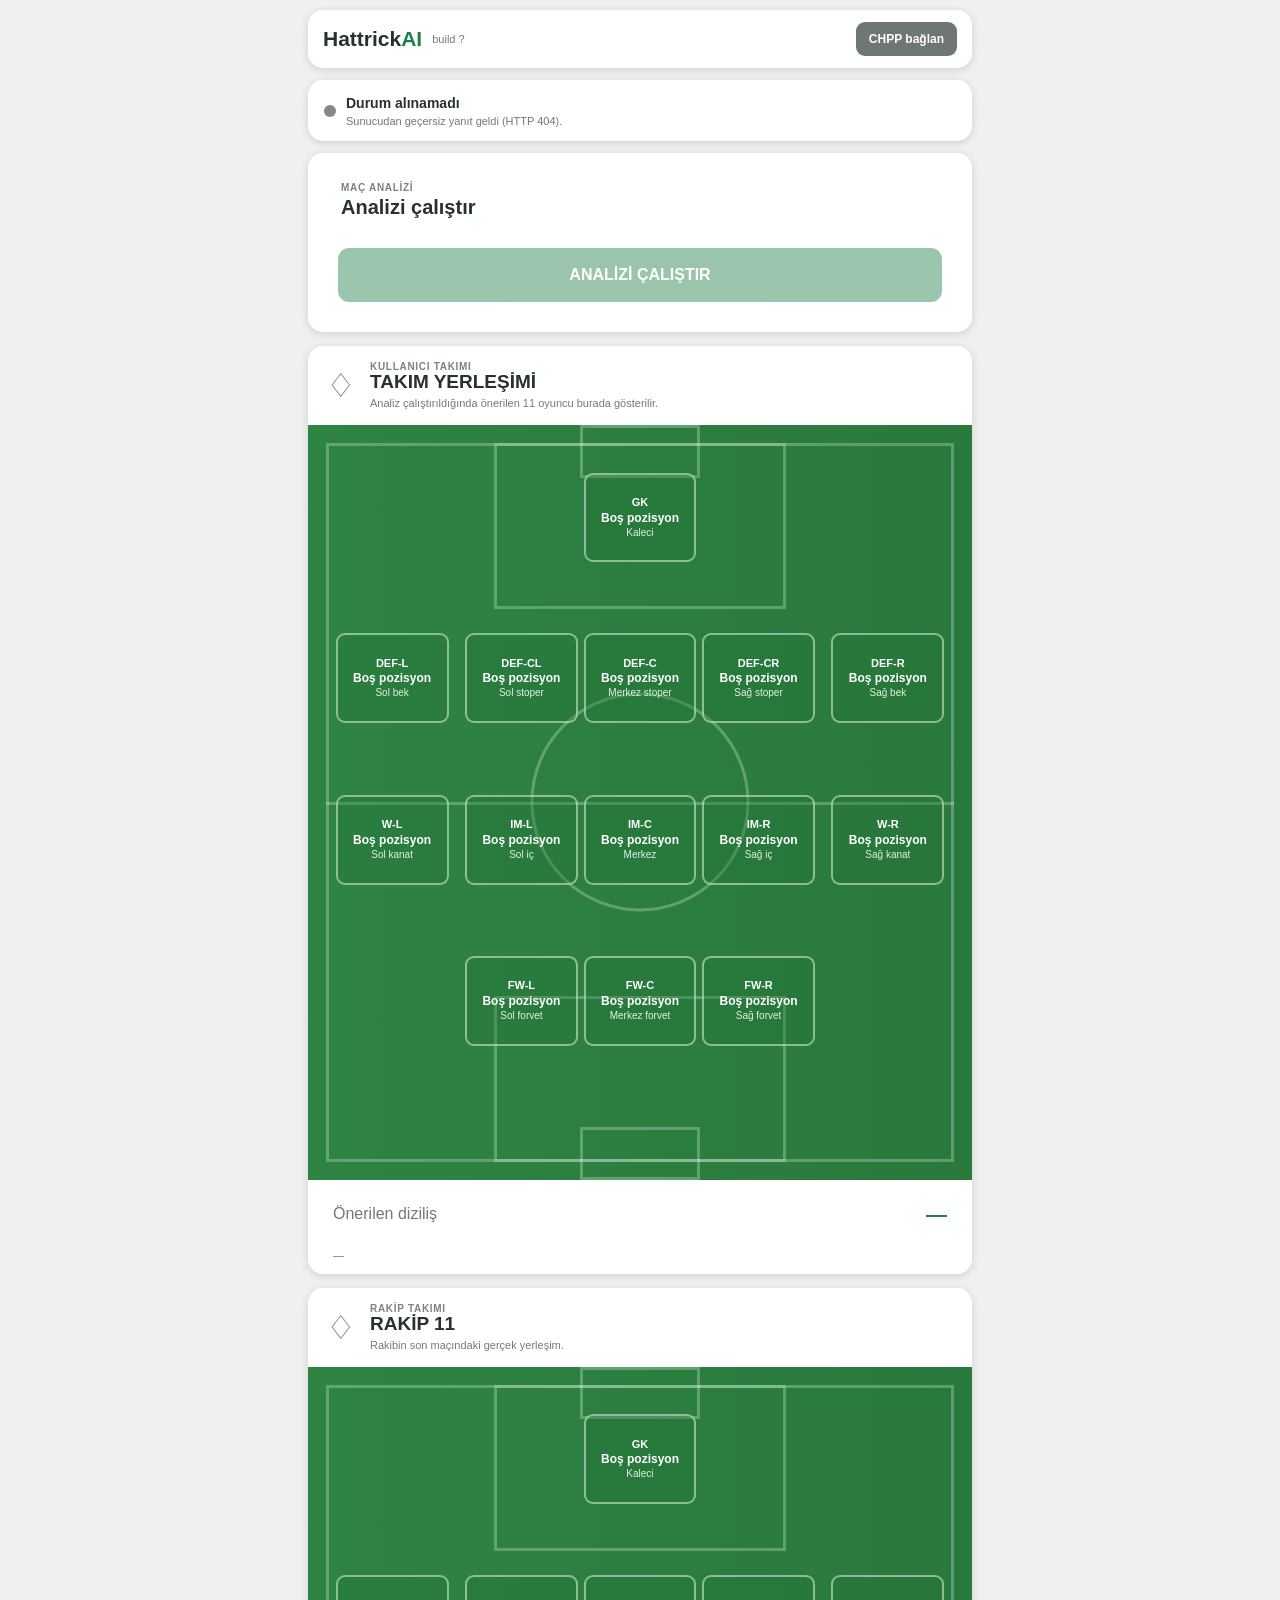
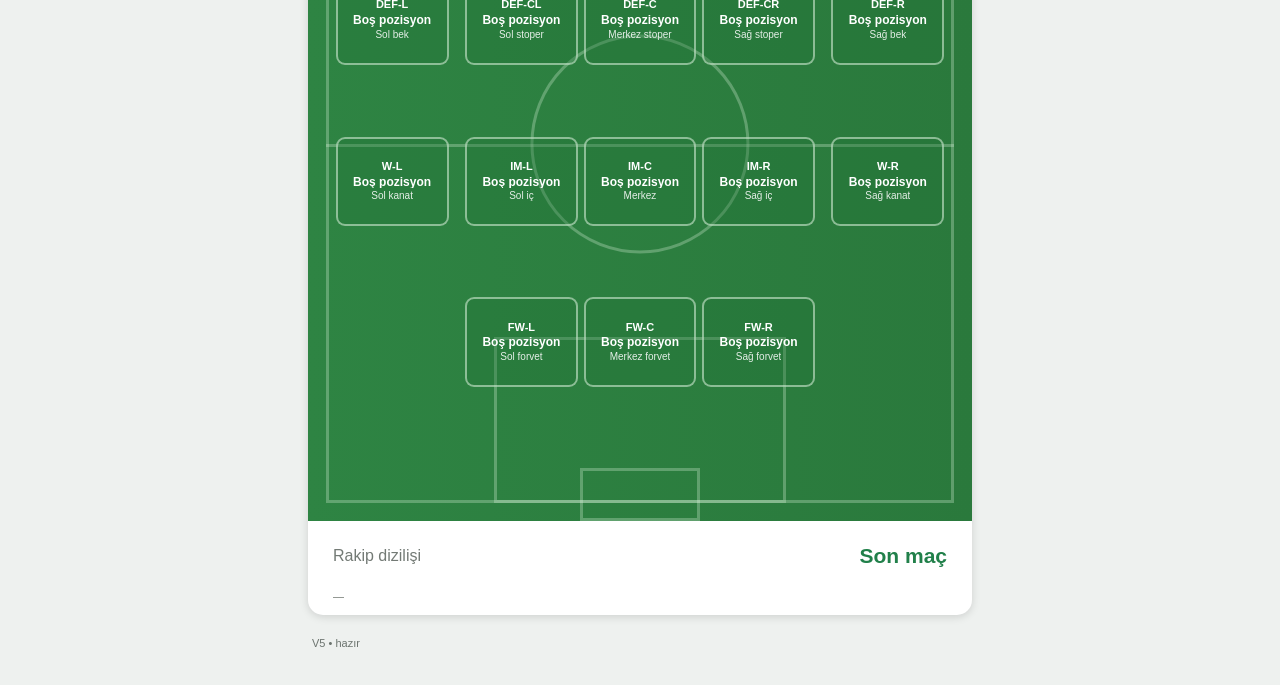
==== HattrickAI_V5/wwwroot/index.html @ 7cd28d53 "Create V5 UI from scratch" ====
<!doctype html>
<html lang="tr">
<head>
<meta charset="utf-8">
<meta name="viewport" content="width=device-width,initial-scale=1,viewport-fit=cover">
<meta name="theme-color" content="#0c1718">
<title>HattrickAI V5</title>
<style>
:root{--bg:#eef1ef;--card:#fff;--ink:#27322d;--muted:#7b817d;--green:#21804a;--green2:#2e7f40;--pitch:#2e8443;--pitch2:#2a793c;--line:#d8efd9;--blue:#bce9ff;--dark:#0b1517}
*{box-sizing:border-box}html,body{margin:0;padding:0;background:var(--bg);color:var(--ink);font-family:Arial,Helvetica,sans-serif}body{overflow-x:hidden}.page{max-width:700px;margin:auto;padding:10px 18px 28px}.topbar{background:var(--card);border-radius:15px;box-shadow:0 2px 9px #0002;padding:12px 15px;display:flex;align-items:center;gap:10px;margin-bottom:12px}.brand{font-size:21px;font-weight:800;white-space:nowrap}.brand span{color:var(--green)}.build{font-size:11px;color:#777;flex:1}.connect{border:0;background:var(--green);color:#fff;border-radius:9px;padding:10px 13px;font-size:12px;font-weight:800;cursor:pointer}.connect.off{background:#6f7772}.notice{background:#fff;border-radius:15px;box-shadow:0 2px 9px #0002;padding:14px 16px;margin-bottom:12px;display:flex;align-items:center;gap:10px}.dot{width:12px;height:12px;border-radius:50%;background:#888;flex:0 0 auto}.dot.on{background:#1ea65c}.notice b{font-size:14px}.notice span{display:block;color:#727873;font-size:11px;margin-top:3px}.panel{background:#fff;border-radius:15px;box-shadow:0 2px 9px #0002;overflow:hidden;margin-bottom:14px}.panel-head{padding:14px 18px;display:flex;align-items:center;justify-content:space-between}.eyebrow{font-size:10px;font-weight:900;letter-spacing:.07em;color:#7c837f}.panel-title{font-size:20px;font-weight:800;margin-top:3px}.analysis{padding:15px}.analyze{width:100%;height:54px;border:0;border-radius:11px;background:var(--green);color:#fff;font-size:16px;font-weight:900;cursor:pointer}.analyze:disabled{opacity:.45}.busy{background:#f3f5f3;color:#68716c;border:1px solid #dfe5e1;text-align:center;padding:12px;font-size:12px;border-radius:10px;margin-top:10px;display:none}.error{background:#fff2f0;border:1px solid #e2aaa2;color:#9a3b31;padding:10px;border-radius:10px;font-size:12px;white-space:pre-wrap;display:none;margin-bottom:12px}.lineup-card{background:#fff;border-radius:15px;box-shadow:0 2px 9px #0002;overflow:hidden;margin-bottom:14px}.lineup-head{min-height:79px;padding:13px 16px;display:flex;gap:12px;align-items:center}.shield{width:34px;font-size:33px;color:#748078;text-align:center}.lineup-title{font-size:19px;font-weight:800;line-height:1.05}.lineup-sub{font-size:11px;color:#777;margin-top:5px;line-height:1.15}.pitch{position:relative;width:100%;aspect-ratio:.88/1;background:linear-gradient(90deg,var(--pitch),var(--pitch2));overflow:hidden}.pitch:before{content:"";position:absolute;inset:18px;border:3px solid #d9f1da4d}.midline{position:absolute;left:18px;right:18px;top:50%;border-top:3px solid #d9f1da4d}.circle{position:absolute;width:33%;aspect-ratio:1;border:3px solid #d9f1da4d;border-radius:50%;left:50%;top:50%;transform:translate(-50%,-50%)}.box{position:absolute;width:44%;height:22%;left:28%;border:3px solid #d9f1da4d}.box.top{top:18px}.box.bot{bottom:18px}.goal{position:absolute;width:18%;height:7%;left:41%;border:3px solid #d9f1da4d}.goal.top{top:0}.goal.bot{bottom:0}.slots{position:absolute;left:15px;right:15px;top:15px;bottom:15px;z-index:2}.slot{position:absolute;width:17.8%;height:12.4%;border:2px solid #d9f1da91;border-radius:9px;background:#23733855;color:#fff;display:flex;flex-direction:column;align-items:center;justify-content:center;text-align:center;padding:4px;overflow:hidden}.slot.filled{background:#78bde038;border-color:var(--blue);box-shadow:0 2px 5px #0002}.slot-code{font-size:clamp(8px,2.1vw,11px);font-weight:900;line-height:1.05}.slot-name{font-size:clamp(8px,2.35vw,12px);font-weight:800;line-height:1.08;margin-top:3px;max-width:100%;overflow:hidden;text-overflow:ellipsis;white-space:nowrap}.slot-desc{font-size:clamp(7px,1.9vw,10px);line-height:1.05;opacity:.88;margin-top:3px;max-width:100%;overflow:hidden;text-overflow:ellipsis;white-space:nowrap}.slot-rating{font-size:clamp(7px,1.8vw,9px);line-height:1.05;font-weight:700;margin-top:3px;white-space:nowrap}.empty .slot-name,.empty .slot-rating{display:none}.gk{left:41.1%;top:4.5%}.dl{left:2%;top:26.7%}.dcl{left:22.4%;top:26.7%}.dc{left:41.1%;top:26.7%}.dcr{left:59.8%;top:26.7%}.dr{left:80.2%;top:26.7%}.wl{left:2%;top:49%}.iml{left:22.4%;top:49%}.imc{left:41.1%;top:49%}.imr{left:59.8%;top:49%}.wr{left:80.2%;top:49%}.fwl{left:22.4%;top:71.2%}.fwc{left:41.1%;top:71.2%}.fwr{left:59.8%;top:71.2%}.lineup-foot{height:69px;padding:10px 25px;display:flex;align-items:center;justify-content:space-between}.lineup-foot span{font-size:16px;color:#737a75}.lineup-foot b{font-size:21px;color:var(--green)}.meta{padding:0 25px 13px;color:#717872;font-size:11px}.statusbar{padding:8px 4px;color:#6c746f;font-size:11px}@media(max-width:420px){.page{padding:8px 12px 22px}.topbar{padding:11px 12px}.connect{padding:9px 10px}.panel-title{font-size:19px}.pitch:before{inset:14px}.midline{left:14px;right:14px}.box.top{top:14px}.box.bot{bottom:14px}.slots{left:13px;right:13px;top:13px;bottom:13px}.slot{border-width:1.5px;padding:3px}.lineup-title{font-size:18px}}
</style>
</head>
<body>
<main class="page">
<section class="topbar"><div class="brand">Hattrick<span>AI</span></div><div class="build" id="build">build …</div><button class="connect off" id="connect">CHPP bağlan</button></section>
<section class="notice"><i class="dot" id="statusDot"></i><div><b id="statusTitle">CHPP bağlantısı kontrol ediliyor</b><span id="statusText">Analiz için Hattrick hesabını bağla.</span></div></section>
<div class="error" id="error"></div>
<section class="panel analysis"><div class="panel-head"><div><div class="eyebrow">MAÇ ANALİZİ</div><div class="panel-title">Analizi çalıştır</div></div></div><div class="analysis"><button class="analyze" id="analyze" disabled>ANALİZİ ÇALIŞTIR</button><div class="busy" id="busy">CHPP verileri okunuyor ve diziliş hesaplanıyor…</div></div></section>

<article class="lineup-card"><header class="lineup-head"><div class="shield">♢</div><div><div class="eyebrow">KULLANICI TAKIMI</div><div class="lineup-title" id="ownTitle">TAKIM YERLEŞİMİ</div><div class="lineup-sub">Analiz çalıştırıldığında önerilen 11 oyuncu burada gösterilir.</div></div></header><div class="pitch" id="ownPitch"></div><div class="lineup-foot"><span>Önerilen diziliş</span><b id="ownFormation">—</b></div><div class="meta" id="ownMeta">—</div></article>

<article class="lineup-card"><header class="lineup-head"><div class="shield">♢</div><div><div class="eyebrow">RAKİP TAKIMI</div><div class="lineup-title" id="oppTitle">RAKİP 11</div><div class="lineup-sub">Rakibin son maçındaki gerçek yerleşim.</div></div></header><div class="pitch" id="oppPitch"></div><div class="lineup-foot"><span>Rakip dizilişi</span><b id="oppFormation">Son maç</b></div><div class="meta" id="oppMeta">—</div></article>
<div class="statusbar" id="runtime">V5 • hazır</div>
</main>
<script>
const SLOT_DEFS=[
 ['GK','GK','Kaleci','gk'],['DEF-L','DEF-L','Sol bek','dl'],['DEF-CL','DEF-CL','Sol stoper','dcl'],['DEF-C','DEF-C','Merkez stoper','dc'],['DEF-CR','DEF-CR','Sağ stoper','dcr'],['DEF-R','DEF-R','Sağ bek','dr'],
 ['W-L','W-L','Sol kanat','wl'],['IM-L','IM-L','Sol iç','iml'],['IM-C','IM-C','Merkez','imc'],['IM-R','IM-R','Sağ iç','imr'],['W-R','W-R','Sağ kanat','wr'],
 ['FW-L','FW-L','Sol forvet','fwl'],['FW-C','FW-C','Merkez forvet','fwc'],['FW-R','FW-R','Sağ forvet','fwr']
];
const byCode=Object.fromEntries(SLOT_DEFS.map(x=>[x[0],x]));
const esc=s=>String(s??'').replace(/[&<>\"']/g,m=>({'&':'&amp;','<':'&lt;','>':'&gt;','\"':'&quot;',"'":'&#039;'}[m]));
function makePitch(target, lineup){const p=document.getElementById(target);p.innerHTML='<div class="midline"></div><div class="circle"></div><div class="box top"></div><div class="box bot"></div><div class="goal top"></div><div class="goal bot"></div><div class="slots"></div>';const layer=p.querySelector('.slots');const players=new Map((lineup?.slots||[]).map(s=>[s.code,s]));for(const [code, ,desc, cls] of SLOT_DEFS){const s=document.createElement('div');s.className='slot '+cls;const x=players.get(code);if(x?.playerName){s.classList.add('filled');s.innerHTML='<span class="slot-code">'+esc(code)+'</span><span class="slot-name">'+esc(x.playerName)+'</span><span class="slot-desc">'+esc(desc)+'</span><span class="slot-rating">Rating katkısı: '+Number(x.rating||0).toFixed(2)+'</span>'}else{s.innerHTML='<span class="slot-code">'+esc(code)+'</span><span class="slot-name">Boş pozisyon</span><span class="slot-desc">'+esc(desc)+'</span>'}layer.appendChild(s)}}
function emptyLineup(){return {slots:[]}}
async function json(url,opts){const r=await fetch(url,{cache:'no-store',...opts});const text=await r.text();let data={};try{data=text?JSON.parse(text):{}}catch{throw new Error('Sunucudan geçersiz yanıt geldi (HTTP '+r.status+').')}if(!r.ok)throw new Error(data.detail||data.title||data.message||('HTTP '+r.status));return data}
async function refreshStatus(){try{const b=await json('/api/v5/build');document.getElementById('build').textContent='build '+String(b.build||'dev').slice(0,7)}catch{document.getElementById('build').textContent='build ?'}try{const s=await json('/api/v5/status');const btn=document.getElementById('connect'),a=document.getElementById('analyze');if(s.connected){document.getElementById('statusDot').classList.add('on');document.getElementById('statusTitle').textContent='CHPP bağlı';document.getElementById('statusText').textContent='Hesap verileri hazır. Analizi çalıştırabilirsin.';btn.textContent='CHPP bağlı';btn.classList.remove('off');a.disabled=false}else{document.getElementById('statusDot').classList.remove('on');document.getElementById('statusTitle').textContent='CHPP bağlı değil';document.getElementById('statusText').textContent=s.configured?'Hesabı bağla, sonra analizi çalıştır.':'Render Environment Variables içinde CHPP anahtarlarını tanımla.';btn.textContent='CHPP bağlan';btn.classList.add('off');a.disabled=true}}catch(e){document.getElementById('statusTitle').textContent='Durum alınamadı';document.getElementById('statusText').textContent=e.message}}
document.getElementById('connect').onclick=()=>{window.location.href='/auth/chpp/start'};
document.getElementById('analyze').onclick=async()=>{const error=document.getElementById('error'),busy=document.getElementById('busy'),button=document.getElementById('analyze');error.style.display='none';busy.style.display='block';button.disabled=true;document.getElementById('runtime').textContent='Analiz çalışıyor…';try{const x=await json('/api/v5/analysis');document.getElementById('ownTitle').textContent=(x.teamName||'TAKIM')+' • ÖNERİLEN 11';document.getElementById('oppTitle').textContent=(x.opponentName||'RAKİP')+' • RAKİP 11';document.getElementById('ownFormation').textContent=x.own?.formation||'—';document.getElementById('oppFormation').textContent=x.opponent?.formation||'Son maç';document.getElementById('ownMeta').textContent=x.matchTitle||'—';document.getElementById('oppMeta').textContent=x.matchTitle||'—';makePitch('ownPitch',x.own);makePitch('oppPitch',x.opponent);document.getElementById('statusText').textContent='Analiz tamamlandı. CHPP verileri kullanıldı.';document.getElementById('runtime').textContent='V5 • analiz tamamlandı'}catch(e){error.textContent=e.message;error.style.display='block';document.getElementById('runtime').textContent='Analiz başarısız'}finally{busy.style.display='none';button.disabled=false}};
makePitch('ownPitch',emptyLineup());makePitch('oppPitch',emptyLineup());refreshStatus();
</script>
</body>
</html>
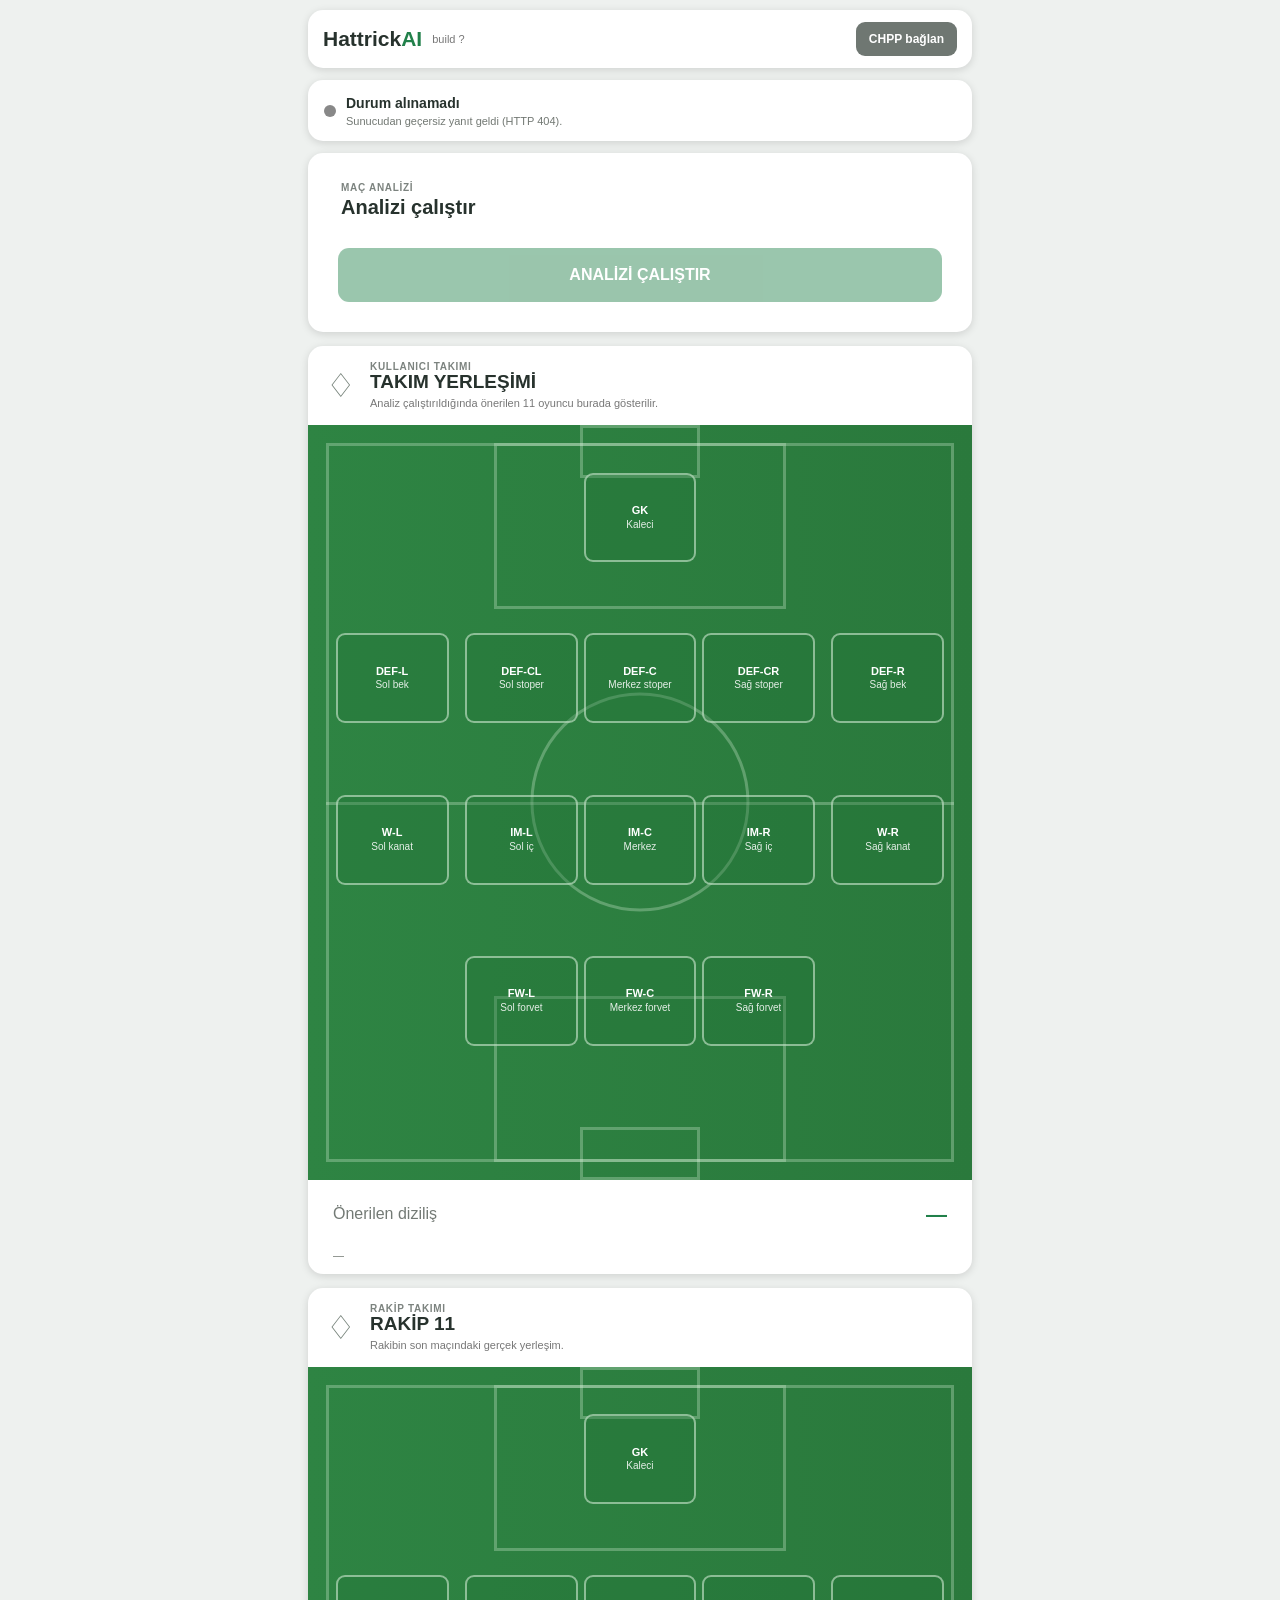
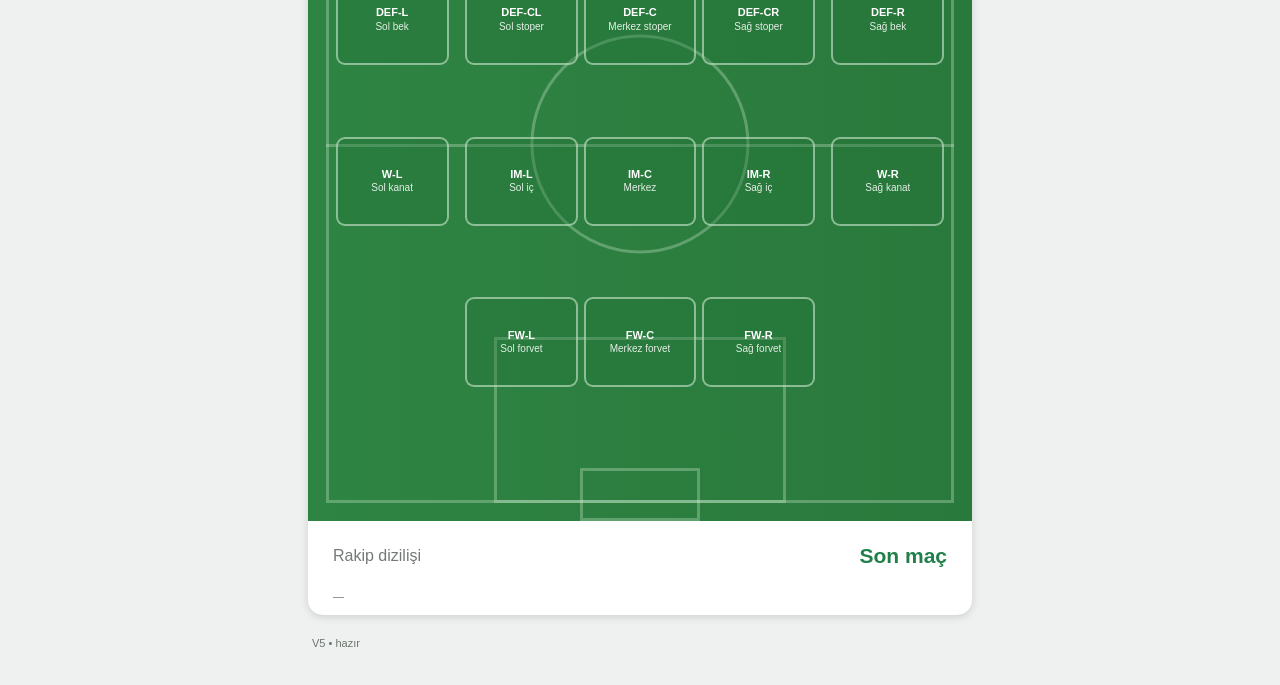
==== commit 7285d723: "V5: lineup rating display shortened to RP format" ====
--- a/HattrickAI_V5/wwwroot/index.html
+++ b/HattrickAI_V5/wwwroot/index.html
@@ -7,7 +7,7 @@
 <title>HattrickAI V5</title>
 <style>
 :root{--bg:#eef1ef;--card:#fff;--ink:#27322d;--muted:#7b817d;--green:#21804a;--green2:#2e7f40;--pitch:#2e8443;--pitch2:#2a793c;--line:#d8efd9;--blue:#bce9ff;--dark:#0b1517}
-*{box-sizing:border-box}html,body{margin:0;padding:0;background:var(--bg);color:var(--ink);font-family:Arial,Helvetica,sans-serif}body{overflow-x:hidden}.page{max-width:700px;margin:auto;padding:10px 18px 28px}.topbar{background:var(--card);border-radius:15px;box-shadow:0 2px 9px #0002;padding:12px 15px;display:flex;align-items:center;gap:10px;margin-bottom:12px}.brand{font-size:21px;font-weight:800;white-space:nowrap}.brand span{color:var(--green)}.build{font-size:11px;color:#777;flex:1}.connect{border:0;background:var(--green);color:#fff;border-radius:9px;padding:10px 13px;font-size:12px;font-weight:800;cursor:pointer}.connect.off{background:#6f7772}.notice{background:#fff;border-radius:15px;box-shadow:0 2px 9px #0002;padding:14px 16px;margin-bottom:12px;display:flex;align-items:center;gap:10px}.dot{width:12px;height:12px;border-radius:50%;background:#888;flex:0 0 auto}.dot.on{background:#1ea65c}.notice b{font-size:14px}.notice span{display:block;color:#727873;font-size:11px;margin-top:3px}.panel{background:#fff;border-radius:15px;box-shadow:0 2px 9px #0002;overflow:hidden;margin-bottom:14px}.panel-head{padding:14px 18px;display:flex;align-items:center;justify-content:space-between}.eyebrow{font-size:10px;font-weight:900;letter-spacing:.07em;color:#7c837f}.panel-title{font-size:20px;font-weight:800;margin-top:3px}.analysis{padding:15px}.analyze{width:100%;height:54px;border:0;border-radius:11px;background:var(--green);color:#fff;font-size:16px;font-weight:900;cursor:pointer}.analyze:disabled{opacity:.45}.busy{background:#f3f5f3;color:#68716c;border:1px solid #dfe5e1;text-align:center;padding:12px;font-size:12px;border-radius:10px;margin-top:10px;display:none}.error{background:#fff2f0;border:1px solid #e2aaa2;color:#9a3b31;padding:10px;border-radius:10px;font-size:12px;white-space:pre-wrap;display:none;margin-bottom:12px}.lineup-card{background:#fff;border-radius:15px;box-shadow:0 2px 9px #0002;overflow:hidden;margin-bottom:14px}.lineup-head{min-height:79px;padding:13px 16px;display:flex;gap:12px;align-items:center}.shield{width:34px;font-size:33px;color:#748078;text-align:center}.lineup-title{font-size:19px;font-weight:800;line-height:1.05}.lineup-sub{font-size:11px;color:#777;margin-top:5px;line-height:1.15}.pitch{position:relative;width:100%;aspect-ratio:.88/1;background:linear-gradient(90deg,var(--pitch),var(--pitch2));overflow:hidden}.pitch:before{content:"";position:absolute;inset:18px;border:3px solid #d9f1da4d}.midline{position:absolute;left:18px;right:18px;top:50%;border-top:3px solid #d9f1da4d}.circle{position:absolute;width:33%;aspect-ratio:1;border:3px solid #d9f1da4d;border-radius:50%;left:50%;top:50%;transform:translate(-50%,-50%)}.box{position:absolute;width:44%;height:22%;left:28%;border:3px solid #d9f1da4d}.box.top{top:18px}.box.bot{bottom:18px}.goal{position:absolute;width:18%;height:7%;left:41%;border:3px solid #d9f1da4d}.goal.top{top:0}.goal.bot{bottom:0}.slots{position:absolute;left:15px;right:15px;top:15px;bottom:15px;z-index:2}.slot{position:absolute;width:17.8%;height:12.4%;border:2px solid #d9f1da91;border-radius:9px;background:#23733855;color:#fff;display:flex;flex-direction:column;align-items:center;justify-content:center;text-align:center;padding:4px;overflow:hidden}.slot.filled{background:#78bde038;border-color:var(--blue);box-shadow:0 2px 5px #0002}.slot-code{font-size:clamp(8px,2.1vw,11px);font-weight:900;line-height:1.05}.slot-name{font-size:clamp(8px,2.35vw,12px);font-weight:800;line-height:1.08;margin-top:3px;max-width:100%;overflow:hidden;text-overflow:ellipsis;white-space:nowrap}.slot-desc{font-size:clamp(7px,1.9vw,10px);line-height:1.05;opacity:.88;margin-top:3px;max-width:100%;overflow:hidden;text-overflow:ellipsis;white-space:nowrap}.slot-rating{font-size:clamp(7px,1.8vw,9px);line-height:1.05;font-weight:700;margin-top:3px;white-space:nowrap}.empty .slot-name,.empty .slot-rating{display:none}.gk{left:41.1%;top:4.5%}.dl{left:2%;top:26.7%}.dcl{left:22.4%;top:26.7%}.dc{left:41.1%;top:26.7%}.dcr{left:59.8%;top:26.7%}.dr{left:80.2%;top:26.7%}.wl{left:2%;top:49%}.iml{left:22.4%;top:49%}.imc{left:41.1%;top:49%}.imr{left:59.8%;top:49%}.wr{left:80.2%;top:49%}.fwl{left:22.4%;top:71.2%}.fwc{left:41.1%;top:71.2%}.fwr{left:59.8%;top:71.2%}.lineup-foot{height:69px;padding:10px 25px;display:flex;align-items:center;justify-content:space-between}.lineup-foot span{font-size:16px;color:#737a75}.lineup-foot b{font-size:21px;color:var(--green)}.meta{padding:0 25px 13px;color:#717872;font-size:11px}.statusbar{padding:8px 4px;color:#6c746f;font-size:11px}@media(max-width:420px){.page{padding:8px 12px 22px}.topbar{padding:11px 12px}.connect{padding:9px 10px}.panel-title{font-size:19px}.pitch:before{inset:14px}.midline{left:14px;right:14px}.box.top{top:14px}.box.bot{bottom:14px}.slots{left:13px;right:13px;top:13px;bottom:13px}.slot{border-width:1.5px;padding:3px}.lineup-title{font-size:18px}}
+*{box-sizing:border-box}html,body{margin:0;padding:0;background:var(--bg);color:var(--ink);font-family:Arial,Helvetica,sans-serif}body{overflow-x:hidden}.page{max-width:700px;margin:auto;padding:10px 18px 28px}.topbar{background:var(--card);border-radius:15px;box-shadow:0 2px 9px #0002;padding:12px 15px;display:flex;align-items:center;gap:10px;margin-bottom:12px}.brand{font-size:21px;font-weight:800;white-space:nowrap}.brand span{color:var(--green)}.build{font-size:11px;color:#777;flex:1}.connect{border:0;background:var(--green);color:#fff;border-radius:9px;padding:10px 13px;font-size:12px;font-weight:800;cursor:pointer}.connect.off{background:#6f7772}.notice{background:#fff;border-radius:15px;box-shadow:0 2px 9px #0002;padding:14px 16px;margin-bottom:12px;display:flex;align-items:center;gap:10px}.dot{width:12px;height:12px;border-radius:50%;background:#888;flex:0 0 auto}.dot.on{background:#1ea65c}.notice b{font-size:14px}.notice span{display:block;color:#727873;font-size:11px;margin-top:3px}.panel{background:#fff;border-radius:15px;box-shadow:0 2px 9px #0002;overflow:hidden;margin-bottom:14px}.panel-head{padding:14px 18px;display:flex;align-items:center;justify-content:space-between}.eyebrow{font-size:10px;font-weight:900;letter-spacing:.07em;color:#7c837f}.panel-title{font-size:20px;font-weight:800;margin-top:3px}.analysis{padding:15px}.analyze{width:100%;height:54px;border:0;border-radius:11px;background:var(--green);color:#fff;font-size:16px;font-weight:900;cursor:pointer}.analyze:disabled{opacity:.45}.busy{background:#f3f5f3;color:#68716c;border:1px solid #dfe5e1;text-align:center;padding:12px;font-size:12px;border-radius:10px;margin-top:10px;display:none}.error{background:#fff2f0;border:1px solid #e2aaa2;color:#9a3b31;padding:10px;border-radius:10px;font-size:12px;white-space:pre-wrap;display:none;margin-bottom:12px}.lineup-card{background:#fff;border-radius:15px;box-shadow:0 2px 9px #0002;overflow:hidden;margin-bottom:14px}.lineup-head{min-height:79px;padding:13px 16px;display:flex;gap:12px;align-items:center}.shield{width:34px;font-size:33px;color:#748078;text-align:center}.lineup-title{font-size:19px;font-weight:800;line-height:1.05}.lineup-sub{font-size:11px;color:#777;margin-top:5px;line-height:1.15}.pitch{position:relative;width:100%;aspect-ratio:.88/1;background:linear-gradient(90deg,var(--pitch),var(--pitch2));overflow:hidden}.pitch:before{content:"";position:absolute;inset:18px;border:3px solid #d9f1da4d}.midline{position:absolute;left:18px;right:18px;top:50%;border-top:3px solid #d9f1da4d}.circle{position:absolute;width:33%;aspect-ratio:1;border:3px solid #d9f1da4d;border-radius:50%;left:50%;top:50%;transform:translate(-50%,-50%)}.box{position:absolute;width:44%;height:22%;left:28%;border:3px solid #d9f1da4d}.box.top{top:18px}.box.bot{bottom:18px}.goal{position:absolute;width:18%;height:7%;left:41%;border:3px solid #d9f1da4d}.goal.top{top:0}.goal.bot{bottom:0}.slots{position:absolute;left:15px;right:15px;top:15px;bottom:15px;z-index:2}.slot{position:absolute;width:17.8%;height:12.4%;border:2px solid #d9f1da91;border-radius:9px;background:#23733855;color:#fff;display:flex;flex-direction:column;align-items:center;justify-content:center;text-align:center;padding:4px;overflow:hidden}.slot.filled{background:#78bde038;border-color:var(--blue);box-shadow:0 2px 5px #0002}.slot-code{font-size:clamp(8px,2.1vw,11px);font-weight:900;line-height:1.05}.slot-name{font-size:clamp(8px,2.35vw,12px);font-weight:800;line-height:1.08;margin-top:3px;max-width:100%;overflow:hidden;text-overflow:ellipsis;white-space:nowrap}.slot-desc{font-size:clamp(7px,1.9vw,10px);line-height:1.05;opacity:.88;margin-top:3px;max-width:100%;overflow:hidden;text-overflow:ellipsis;white-space:nowrap}.slot-rating{font-size:clamp(7px,1.8vw,9px);line-height:1.05;font-weight:700;margin-top:3px;white-space:nowrap}.empty .slot-name,.empty .slot-rating{display:none}.gk{left:41.1%;top:4.5%}.dl{left:2%;top:26.7%}.dcl{left:22.4%;top:26.7%}.dc{left:41.1%;top:26.7%}.dcr{left:59.8%;top:26.7%}.dr{left:80.2%;top:26.7%}.wl{left:2%;top:49%}.iml{left:22.4%;top:49%}.imc{left:41.1%;top:49%}.imr{left:59.8%;top:49%}.wr{left:80.2%;top:49%}.fwl{left:22.4%;top:71.2%}.fwc{left:41.1%;top:71.2%}.fwr{left:59.8%;top:71.2%}.lineup-foot{height:69px;padding:10px 25px;display:flex;align-items:center;justify-content:space-between}.lineup-foot span{font-size:16px;color:#737a75}.lineup-foot b{font-size:21px;color:var(--green)}.meta{padding:0 25px 13px;color:#717872;font-size:11px}.reference{margin:0 18px 15px;padding:13px 15px;border:1px solid #dce4df;border-radius:12px;background:#f7f9f7}.reference-head{font-size:10px;font-weight:900;letter-spacing:.07em;color:#7c837f;margin-bottom:7px}.reference-score{font-size:17px;font-weight:900;color:#27322d;line-height:1.2}.reference-details{font-size:11px;color:#707872;line-height:1.5;margin-top:5px}.reference-type{display:inline-block;background:#e4efe8;color:#267448;border-radius:7px;padding:3px 7px;font-size:10px;font-weight:800;margin-right:5px}.statusbar{padding:8px 4px;color:#6c746f;font-size:11px}@media(max-width:420px){.page{padding:8px 12px 22px}.topbar{padding:11px 12px}.connect{padding:9px 10px}.panel-title{font-size:19px}.pitch:before{inset:14px}.midline{left:14px;right:14px}.box.top{top:14px}.box.bot{bottom:14px}.slots{left:13px;right:13px;top:13px;bottom:13px}.slot{border-width:1.5px;padding:3px}.lineup-title{font-size:18px}.reference{margin-left:13px;margin-right:13px}}
 </style>
 </head>
 <body>
@@ -19,7 +19,7 @@
 
 <article class="lineup-card"><header class="lineup-head"><div class="shield">♢</div><div><div class="eyebrow">KULLANICI TAKIMI</div><div class="lineup-title" id="ownTitle">TAKIM YERLEŞİMİ</div><div class="lineup-sub">Analiz çalıştırıldığında önerilen 11 oyuncu burada gösterilir.</div></div></header><div class="pitch" id="ownPitch"></div><div class="lineup-foot"><span>Önerilen diziliş</span><b id="ownFormation">—</b></div><div class="meta" id="ownMeta">—</div></article>
 
-<article class="lineup-card"><header class="lineup-head"><div class="shield">♢</div><div><div class="eyebrow">RAKİP TAKIMI</div><div class="lineup-title" id="oppTitle">RAKİP 11</div><div class="lineup-sub">Rakibin son maçındaki gerçek yerleşim.</div></div></header><div class="pitch" id="oppPitch"></div><div class="lineup-foot"><span>Rakip dizilişi</span><b id="oppFormation">Son maç</b></div><div class="meta" id="oppMeta">—</div></article>
+<article class="lineup-card"><header class="lineup-head"><div class="shield">♢</div><div><div class="eyebrow">RAKİP TAKIMI</div><div class="lineup-title" id="oppTitle">RAKİP 11</div><div class="lineup-sub">Rakibin son maçındaki gerçek yerleşim.</div></div></header><div class="pitch" id="oppPitch"></div><div class="reference" id="oppReference" style="display:none"><div class="reference-head">BAZ ALINAN MAÇ</div><div class="reference-score" id="referenceScore">—</div><div class="reference-details" id="referenceDetails">—</div></div><div class="lineup-foot"><span>Rakip dizilişi</span><b id="oppFormation">Son maç</b></div><div class="meta" id="oppMeta">—</div></article>
 <div class="statusbar" id="runtime">V5 • hazır</div>
 </main>
 <script>
@@ -28,14 +28,15 @@
  ['W-L','W-L','Sol kanat','wl'],['IM-L','IM-L','Sol iç','iml'],['IM-C','IM-C','Merkez','imc'],['IM-R','IM-R','Sağ iç','imr'],['W-R','W-R','Sağ kanat','wr'],
  ['FW-L','FW-L','Sol forvet','fwl'],['FW-C','FW-C','Merkez forvet','fwc'],['FW-R','FW-R','Sağ forvet','fwr']
 ];
-const byCode=Object.fromEntries(SLOT_DEFS.map(x=>[x[0],x]));
 const esc=s=>String(s??'').replace(/[&<>\"']/g,m=>({'&':'&amp;','<':'&lt;','>':'&gt;','\"':'&quot;',"'":'&#039;'}[m]));
-function makePitch(target, lineup){const p=document.getElementById(target);p.innerHTML='<div class="midline"></div><div class="circle"></div><div class="box top"></div><div class="box bot"></div><div class="goal top"></div><div class="goal bot"></div><div class="slots"></div>';const layer=p.querySelector('.slots');const players=new Map((lineup?.slots||[]).map(s=>[s.code,s]));for(const [code, ,desc, cls] of SLOT_DEFS){const s=document.createElement('div');s.className='slot '+cls;const x=players.get(code);if(x?.playerName){s.classList.add('filled');s.innerHTML='<span class="slot-code">'+esc(code)+'</span><span class="slot-name">'+esc(x.playerName)+'</span><span class="slot-desc">'+esc(desc)+'</span><span class="slot-rating">Rating katkısı: '+Number(x.rating||0).toFixed(2)+'</span>'}else{s.innerHTML='<span class="slot-code">'+esc(code)+'</span><span class="slot-name">Boş pozisyon</span><span class="slot-desc">'+esc(desc)+'</span>'}layer.appendChild(s)}}
+function makePitch(target, lineup){const p=document.getElementById(target);p.innerHTML='<div class="midline"></div><div class="circle"></div><div class="box top"></div><div class="box bot"></div><div class="goal top"></div><div class="goal bot"></div><div class="slots"></div>';const layer=p.querySelector('.slots');const players=new Map((lineup?.slots||[]).map(s=>[s.code,s]));for(const [code, ,desc, cls] of SLOT_DEFS){const s=document.createElement('div');s.className='slot '+cls;const x=players.get(code);if(x?.playerName){s.classList.add('filled');s.innerHTML='<span class="slot-code">'+esc(code)+'</span><span class="slot-name">'+esc(x.playerName)+'</span><span class="slot-desc">'+esc(desc)+'</span><span class="slot-rating">RP='+Number(x.rating||0).toFixed(1)+'</span>'}else{s.classList.add('empty');s.innerHTML='<span class="slot-code">'+esc(code)+'</span><span class="slot-name">Boş pozisyon</span><span class="slot-desc">'+esc(desc)+'</span>'}layer.appendChild(s)}}
 function emptyLineup(){return {slots:[]}}
+function formatDate(value){const d=new Date(value);if(Number.isNaN(d.getTime()))return String(value||'');return d.toLocaleString('tr-TR',{day:'2-digit',month:'2-digit',year:'numeric',hour:'2-digit',minute:'2-digit'})}
 async function json(url,opts){const r=await fetch(url,{cache:'no-store',...opts});const text=await r.text();let data={};try{data=text?JSON.parse(text):{}}catch{throw new Error('Sunucudan geçersiz yanıt geldi (HTTP '+r.status+').')}if(!r.ok)throw new Error(data.detail||data.title||data.message||('HTTP '+r.status));return data}
+function renderReference(m){const box=document.getElementById('oppReference');if(!m){box.style.display='none';return}const score=m.finished&&m.homeGoals!=null&&m.awayGoals!=null?esc(m.homeTeam)+' '+m.homeGoals+' – '+m.awayGoals+' '+esc(m.awayTeam):esc(m.homeTeam)+' – '+esc(m.awayTeam);const venue=m.opponentWasHome?'Rakip ev sahibi':'Rakip deplasmanda';document.getElementById('referenceScore').innerHTML=score;document.getElementById('referenceDetails').innerHTML='<span class="reference-type">'+esc(m.matchTypeName)+'</span>'+formatDate(m.date)+' • '+venue;box.style.display='block'}
 async function refreshStatus(){try{const b=await json('/api/v5/build');document.getElementById('build').textContent='build '+String(b.build||'dev').slice(0,7)}catch{document.getElementById('build').textContent='build ?'}try{const s=await json('/api/v5/status');const btn=document.getElementById('connect'),a=document.getElementById('analyze');if(s.connected){document.getElementById('statusDot').classList.add('on');document.getElementById('statusTitle').textContent='CHPP bağlı';document.getElementById('statusText').textContent='Hesap verileri hazır. Analizi çalıştırabilirsin.';btn.textContent='CHPP bağlı';btn.classList.remove('off');a.disabled=false}else{document.getElementById('statusDot').classList.remove('on');document.getElementById('statusTitle').textContent='CHPP bağlı değil';document.getElementById('statusText').textContent=s.configured?'Hesabı bağla, sonra analizi çalıştır.':'Render Environment Variables içinde CHPP anahtarlarını tanımla.';btn.textContent='CHPP bağlan';btn.classList.add('off');a.disabled=true}}catch(e){document.getElementById('statusTitle').textContent='Durum alınamadı';document.getElementById('statusText').textContent=e.message}}
 document.getElementById('connect').onclick=()=>{window.location.href='/auth/chpp/start'};
-document.getElementById('analyze').onclick=async()=>{const error=document.getElementById('error'),busy=document.getElementById('busy'),button=document.getElementById('analyze');error.style.display='none';busy.style.display='block';button.disabled=true;document.getElementById('runtime').textContent='Analiz çalışıyor…';try{const x=await json('/api/v5/analysis');document.getElementById('ownTitle').textContent=(x.teamName||'TAKIM')+' • ÖNERİLEN 11';document.getElementById('oppTitle').textContent=(x.opponentName||'RAKİP')+' • RAKİP 11';document.getElementById('ownFormation').textContent=x.own?.formation||'—';document.getElementById('oppFormation').textContent=x.opponent?.formation||'Son maç';document.getElementById('ownMeta').textContent=x.matchTitle||'—';document.getElementById('oppMeta').textContent=x.matchTitle||'—';makePitch('ownPitch',x.own);makePitch('oppPitch',x.opponent);document.getElementById('statusText').textContent='Analiz tamamlandı. CHPP verileri kullanıldı.';document.getElementById('runtime').textContent='V5 • analiz tamamlandı'}catch(e){error.textContent=e.message;error.style.display='block';document.getElementById('runtime').textContent='Analiz başarısız'}finally{busy.style.display='none';button.disabled=false}};
+document.getElementById('analyze').onclick=async()=>{const error=document.getElementById('error'),busy=document.getElementById('busy'),button=document.getElementById('analyze');error.style.display='none';busy.style.display='block';button.disabled=true;document.getElementById('runtime').textContent='Analiz çalışıyor…';try{const x=await json('/api/v5/analysis');document.getElementById('ownTitle').textContent=(x.teamName||'TAKIM')+' • ÖNERİLEN 11';document.getElementById('oppTitle').textContent=(x.opponentName||'RAKİP')+' • RAKİP 11';makePitch('ownPitch',x.ownLineup||emptyLineup());makePitch('oppPitch',x.opponentLineup||emptyLineup());document.getElementById('ownFormation').textContent=x.ownFormation||'—';document.getElementById('oppFormation').textContent=x.opponentFormation||'—';document.getElementById('ownMeta').textContent=x.matchDate?formatDate(x.matchDate)+' • '+(x.homeAway||''):'';document.getElementById('oppMeta').textContent=x.matchDate?formatDate(x.matchDate)+' • '+(x.homeAway||''):'';renderReference(x.referenceMatch);document.getElementById('runtime').textContent='V5 • analiz tamamlandı'}catch(e){error.textContent=e.message;error.style.display='block';document.getElementById('runtime').textContent='V5 • hata'}finally{busy.style.display='none';button.disabled=false;refreshStatus()}};
 makePitch('ownPitch',emptyLineup());makePitch('oppPitch',emptyLineup());refreshStatus();
 </script>
 </body>
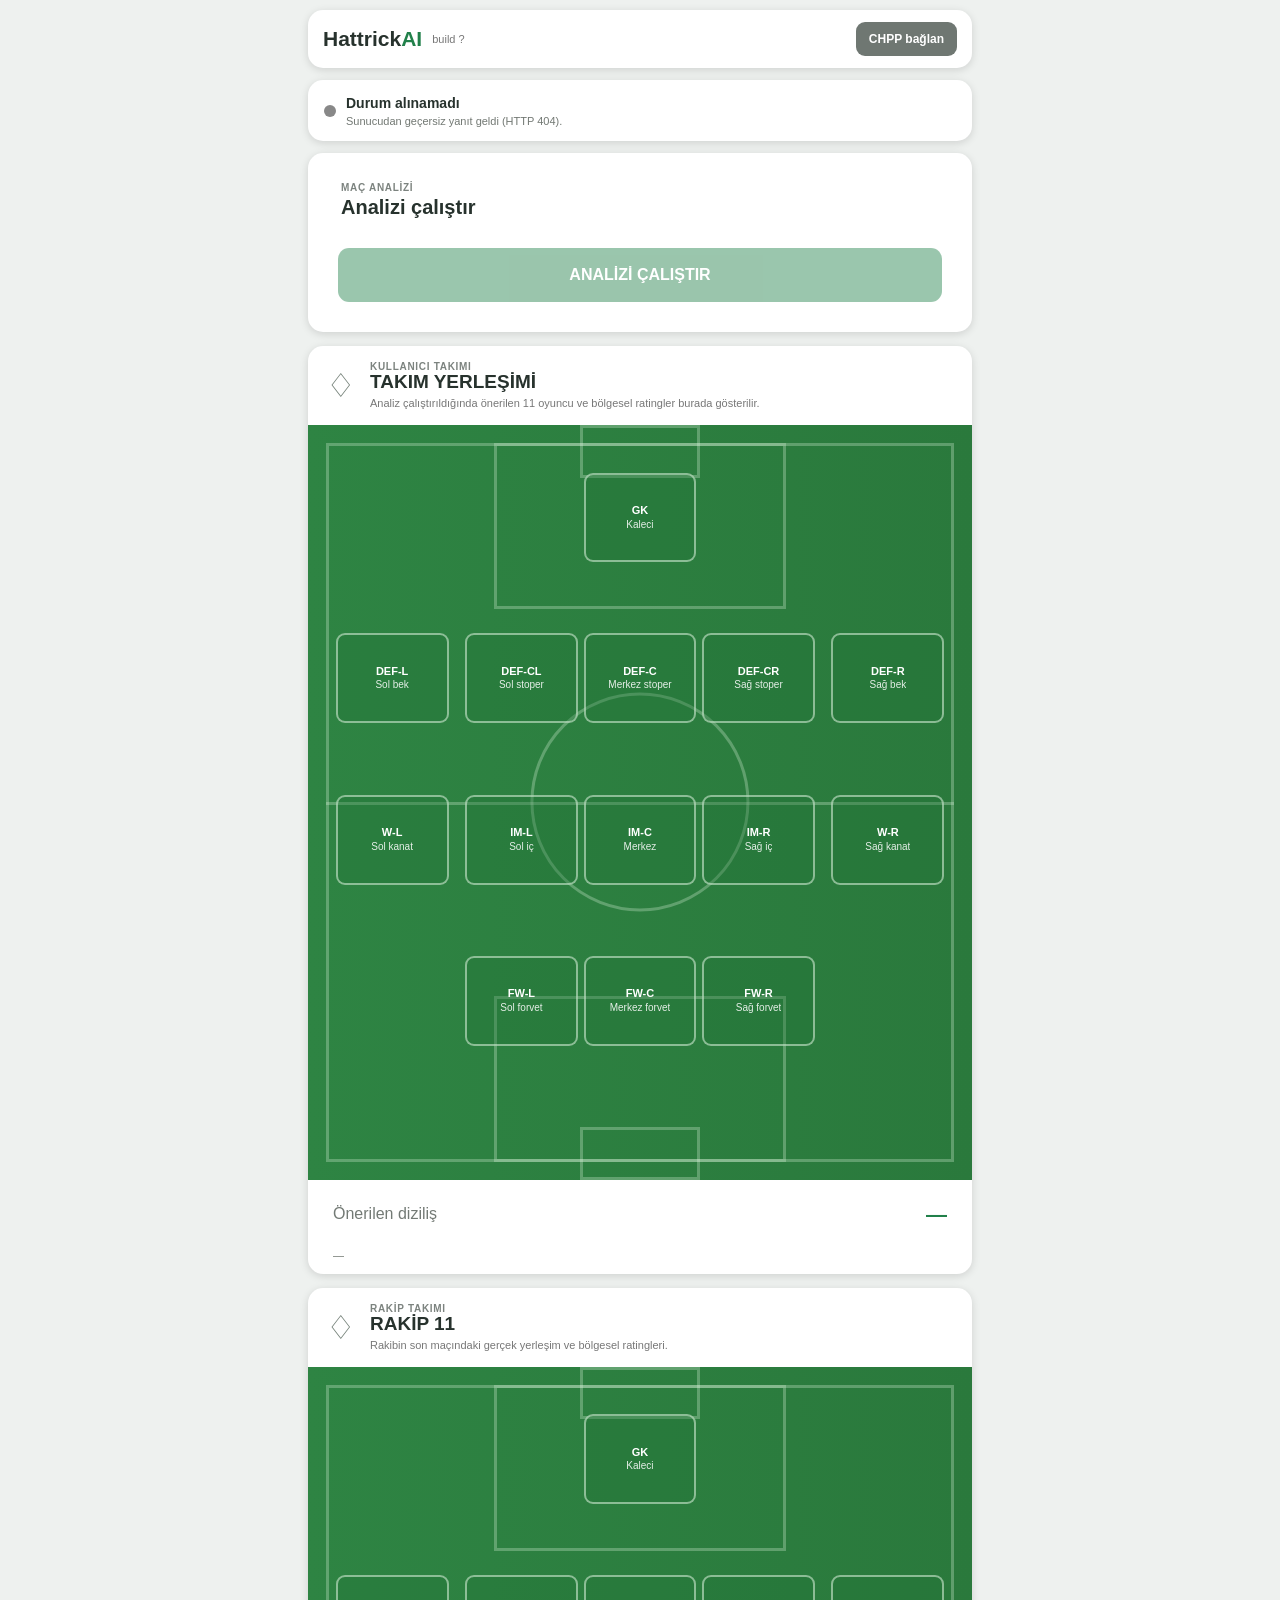
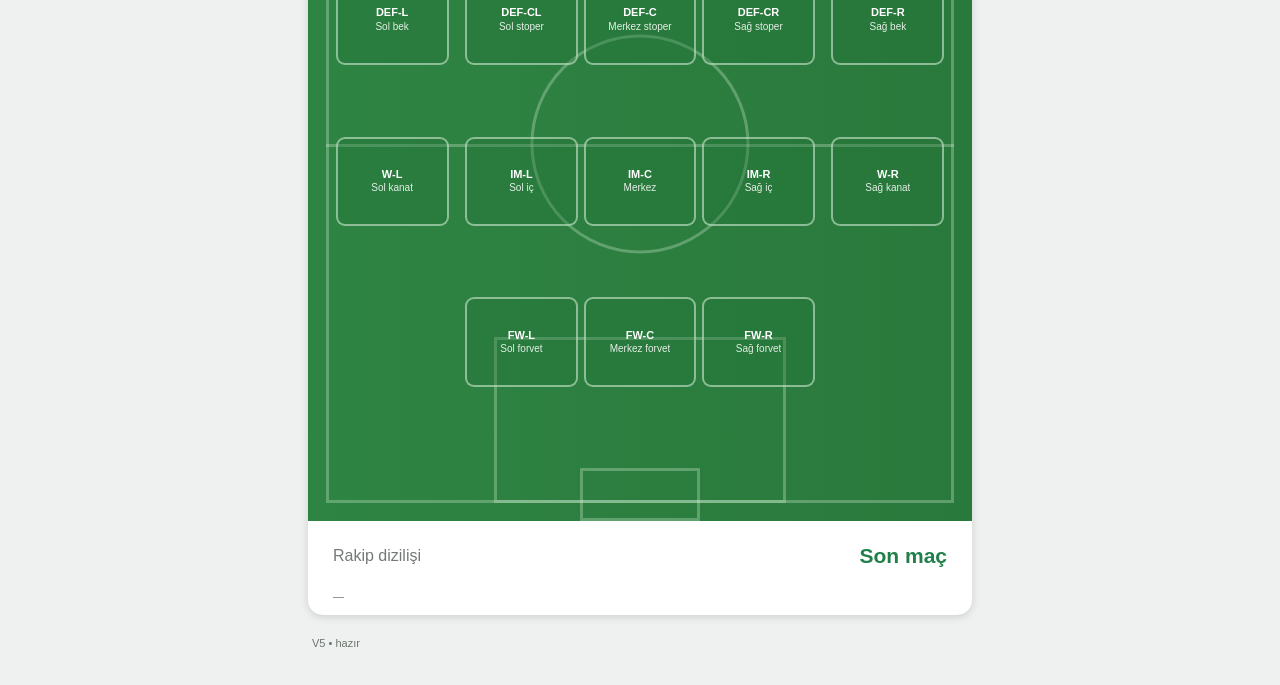
==== commit 496664b9: "Show regional ratings directly on analysis pitch" ====
--- a/HattrickAI_V5/wwwroot/index.html
+++ b/HattrickAI_V5/wwwroot/index.html
@@ -6,8 +6,9 @@
 <meta name="theme-color" content="#0c1718">
 <title>HattrickAI V5</title>
 <style>
-:root{--bg:#eef1ef;--card:#fff;--ink:#27322d;--muted:#7b817d;--green:#21804a;--green2:#2e7f40;--pitch:#2e8443;--pitch2:#2a793c;--line:#d8efd9;--blue:#bce9ff;--dark:#0b1517}
-*{box-sizing:border-box}html,body{margin:0;padding:0;background:var(--bg);color:var(--ink);font-family:Arial,Helvetica,sans-serif}body{overflow-x:hidden}.page{max-width:700px;margin:auto;padding:10px 18px 28px}.topbar{background:var(--card);border-radius:15px;box-shadow:0 2px 9px #0002;padding:12px 15px;display:flex;align-items:center;gap:10px;margin-bottom:12px}.brand{font-size:21px;font-weight:800;white-space:nowrap}.brand span{color:var(--green)}.build{font-size:11px;color:#777;flex:1}.connect{border:0;background:var(--green);color:#fff;border-radius:9px;padding:10px 13px;font-size:12px;font-weight:800;cursor:pointer}.connect.off{background:#6f7772}.notice{background:#fff;border-radius:15px;box-shadow:0 2px 9px #0002;padding:14px 16px;margin-bottom:12px;display:flex;align-items:center;gap:10px}.dot{width:12px;height:12px;border-radius:50%;background:#888;flex:0 0 auto}.dot.on{background:#1ea65c}.notice b{font-size:14px}.notice span{display:block;color:#727873;font-size:11px;margin-top:3px}.panel{background:#fff;border-radius:15px;box-shadow:0 2px 9px #0002;overflow:hidden;margin-bottom:14px}.panel-head{padding:14px 18px;display:flex;align-items:center;justify-content:space-between}.eyebrow{font-size:10px;font-weight:900;letter-spacing:.07em;color:#7c837f}.panel-title{font-size:20px;font-weight:800;margin-top:3px}.analysis{padding:15px}.analyze{width:100%;height:54px;border:0;border-radius:11px;background:var(--green);color:#fff;font-size:16px;font-weight:900;cursor:pointer}.analyze:disabled{opacity:.45}.busy{background:#f3f5f3;color:#68716c;border:1px solid #dfe5e1;text-align:center;padding:12px;font-size:12px;border-radius:10px;margin-top:10px;display:none}.error{background:#fff2f0;border:1px solid #e2aaa2;color:#9a3b31;padding:10px;border-radius:10px;font-size:12px;white-space:pre-wrap;display:none;margin-bottom:12px}.lineup-card{background:#fff;border-radius:15px;box-shadow:0 2px 9px #0002;overflow:hidden;margin-bottom:14px}.lineup-head{min-height:79px;padding:13px 16px;display:flex;gap:12px;align-items:center}.shield{width:34px;font-size:33px;color:#748078;text-align:center}.lineup-title{font-size:19px;font-weight:800;line-height:1.05}.lineup-sub{font-size:11px;color:#777;margin-top:5px;line-height:1.15}.pitch{position:relative;width:100%;aspect-ratio:.88/1;background:linear-gradient(90deg,var(--pitch),var(--pitch2));overflow:hidden}.pitch:before{content:"";position:absolute;inset:18px;border:3px solid #d9f1da4d}.midline{position:absolute;left:18px;right:18px;top:50%;border-top:3px solid #d9f1da4d}.circle{position:absolute;width:33%;aspect-ratio:1;border:3px solid #d9f1da4d;border-radius:50%;left:50%;top:50%;transform:translate(-50%,-50%)}.box{position:absolute;width:44%;height:22%;left:28%;border:3px solid #d9f1da4d}.box.top{top:18px}.box.bot{bottom:18px}.goal{position:absolute;width:18%;height:7%;left:41%;border:3px solid #d9f1da4d}.goal.top{top:0}.goal.bot{bottom:0}.slots{position:absolute;left:15px;right:15px;top:15px;bottom:15px;z-index:2}.slot{position:absolute;width:17.8%;height:12.4%;border:2px solid #d9f1da91;border-radius:9px;background:#23733855;color:#fff;display:flex;flex-direction:column;align-items:center;justify-content:center;text-align:center;padding:4px;overflow:hidden}.slot.filled{background:#78bde038;border-color:var(--blue);box-shadow:0 2px 5px #0002}.slot-code{font-size:clamp(8px,2.1vw,11px);font-weight:900;line-height:1.05}.slot-name{font-size:clamp(8px,2.35vw,12px);font-weight:800;line-height:1.08;margin-top:3px;max-width:100%;overflow:hidden;text-overflow:ellipsis;white-space:nowrap}.slot-desc{font-size:clamp(7px,1.9vw,10px);line-height:1.05;opacity:.88;margin-top:3px;max-width:100%;overflow:hidden;text-overflow:ellipsis;white-space:nowrap}.slot-rating{font-size:clamp(7px,1.8vw,9px);line-height:1.05;font-weight:700;margin-top:3px;white-space:nowrap}.empty .slot-name,.empty .slot-rating{display:none}.gk{left:41.1%;top:4.5%}.dl{left:2%;top:26.7%}.dcl{left:22.4%;top:26.7%}.dc{left:41.1%;top:26.7%}.dcr{left:59.8%;top:26.7%}.dr{left:80.2%;top:26.7%}.wl{left:2%;top:49%}.iml{left:22.4%;top:49%}.imc{left:41.1%;top:49%}.imr{left:59.8%;top:49%}.wr{left:80.2%;top:49%}.fwl{left:22.4%;top:71.2%}.fwc{left:41.1%;top:71.2%}.fwr{left:59.8%;top:71.2%}.lineup-foot{height:69px;padding:10px 25px;display:flex;align-items:center;justify-content:space-between}.lineup-foot span{font-size:16px;color:#737a75}.lineup-foot b{font-size:21px;color:var(--green)}.meta{padding:0 25px 13px;color:#717872;font-size:11px}.reference{margin:0 18px 15px;padding:13px 15px;border:1px solid #dce4df;border-radius:12px;background:#f7f9f7}.reference-head{font-size:10px;font-weight:900;letter-spacing:.07em;color:#7c837f;margin-bottom:7px}.reference-score{font-size:17px;font-weight:900;color:#27322d;line-height:1.2}.reference-details{font-size:11px;color:#707872;line-height:1.5;margin-top:5px}.reference-type{display:inline-block;background:#e4efe8;color:#267448;border-radius:7px;padding:3px 7px;font-size:10px;font-weight:800;margin-right:5px}.statusbar{padding:8px 4px;color:#6c746f;font-size:11px}@media(max-width:420px){.page{padding:8px 12px 22px}.topbar{padding:11px 12px}.connect{padding:9px 10px}.panel-title{font-size:19px}.pitch:before{inset:14px}.midline{left:14px;right:14px}.box.top{top:14px}.box.bot{bottom:14px}.slots{left:13px;right:13px;top:13px;bottom:13px}.slot{border-width:1.5px;padding:3px}.lineup-title{font-size:18px}.reference{margin-left:13px;margin-right:13px}}
+:root{--bg:#eef1ef;--card:#fff;--ink:#27322d;--muted:#7b817d;--green:#21804a;--pitch:#2e8443;--pitch2:#2a793c;--blue:#bce9ff}
+*{box-sizing:border-box}html,body{margin:0;padding:0;background:var(--bg);color:var(--ink);font-family:Arial,Helvetica,sans-serif}body{overflow-x:hidden}.page{max-width:700px;margin:auto;padding:10px 18px 28px}.topbar{background:var(--card);border-radius:15px;box-shadow:0 2px 9px #0002;padding:12px 15px;display:flex;align-items:center;gap:10px;margin-bottom:12px}.brand{font-size:21px;font-weight:800;white-space:nowrap}.brand span{color:var(--green)}.build{font-size:11px;color:#777;flex:1}.connect{border:0;background:var(--green);color:#fff;border-radius:9px;padding:10px 13px;font-size:12px;font-weight:800;cursor:pointer}.connect.off{background:#6f7772}.notice{background:#fff;border-radius:15px;box-shadow:0 2px 9px #0002;padding:14px 16px;margin-bottom:12px;display:flex;align-items:center;gap:10px}.dot{width:12px;height:12px;border-radius:50%;background:#888;flex:0 0 auto}.dot.on{background:#1ea65c}.notice b{font-size:14px}.notice span{display:block;color:#727873;font-size:11px;margin-top:3px}.panel{background:#fff;border-radius:15px;box-shadow:0 2px 9px #0002;overflow:hidden;margin-bottom:14px}.panel-head{padding:14px 18px;display:flex;align-items:center;justify-content:space-between}.eyebrow{font-size:10px;font-weight:900;letter-spacing:.07em;color:#7c837f}.panel-title{font-size:20px;font-weight:800;margin-top:3px}.analysis{padding:15px}.analyze{width:100%;height:54px;border:0;border-radius:11px;background:var(--green);color:#fff;font-size:16px;font-weight:900;cursor:pointer}.analyze:disabled{opacity:.45}.busy{background:#f3f5f3;color:#68716c;border:1px solid #dfe5e1;text-align:center;padding:12px;font-size:12px;border-radius:10px;margin-top:10px;display:none}.error{background:#fff2f0;border:1px solid #e2aaa2;color:#9a3b31;padding:10px;border-radius:10px;font-size:12px;white-space:pre-wrap;display:none;margin-bottom:12px}.lineup-card{background:#fff;border-radius:15px;box-shadow:0 2px 9px #0002;overflow:hidden;margin-bottom:14px}.lineup-head{min-height:79px;padding:13px 16px;display:flex;gap:12px;align-items:center}.shield{width:34px;font-size:33px;color:#748078;text-align:center}.lineup-title{font-size:19px;font-weight:800;line-height:1.05}.lineup-sub{font-size:11px;color:#777;margin-top:5px;line-height:1.15}.pitch{position:relative;width:100%;aspect-ratio:.88/1;background:linear-gradient(90deg,var(--pitch),var(--pitch2));overflow:hidden}.pitch:before{content:"";position:absolute;inset:18px;border:3px solid #d9f1da4d}.midline{position:absolute;left:18px;right:18px;top:50%;border-top:3px solid #d9f1da4d}.circle{position:absolute;width:33%;aspect-ratio:1;border:3px solid #d9f1da4d;border-radius:50%;left:50%;top:50%;transform:translate(-50%,-50%)}.box{position:absolute;width:44%;height:22%;left:28%;border:3px solid #d9f1da4d}.box.top{top:18px}.box.bot{bottom:18px}.goal{position:absolute;width:18%;height:7%;left:41%;border:3px solid #d9f1da4d}.goal.top{top:0}.goal.bot{bottom:0}.slots{position:absolute;left:15px;right:15px;top:15px;bottom:15px;z-index:2}.slot{position:absolute;width:17.8%;height:12.4%;border:2px solid #d9f1da91;border-radius:9px;background:#23733855;color:#fff;display:flex;flex-direction:column;align-items:center;justify-content:center;text-align:center;padding:4px;overflow:hidden}.slot.filled{background:#78bde038;border-color:var(--blue);box-shadow:0 2px 5px #0002}.slot-code{font-size:clamp(8px,2.1vw,11px);font-weight:900;line-height:1.05}.slot-name{font-size:clamp(8px,2.35vw,12px);font-weight:800;line-height:1.08;margin-top:3px;max-width:100%;overflow:hidden;text-overflow:ellipsis;white-space:nowrap}.slot-desc{font-size:clamp(7px,1.9vw,10px);line-height:1.05;opacity:.88;margin-top:3px;max-width:100%;overflow:hidden;text-overflow:ellipsis;white-space:nowrap}.slot-rating{font-size:clamp(7px,1.8vw,9px);line-height:1.05;font-weight:700;margin-top:3px;white-space:nowrap}.empty .slot-name,.empty .slot-rating{display:none}.gk{left:41.1%;top:4.5%}.dl{left:2%;top:26.7%}.dcl{left:22.4%;top:26.7%}.dc{left:41.1%;top:26.7%}.dcr{left:59.8%;top:26.7%}.dr{left:80.2%;top:26.7%}.wl{left:2%;top:49%}.iml{left:22.4%;top:49%}.imc{left:41.1%;top:49%}.imr{left:59.8%;top:49%}.wr{left:80.2%;top:49%}.fwl{left:22.4%;top:71.2%}.fwc{left:41.1%;top:71.2%}.fwr{left:59.8%;top:71.2%}
+.rating-board{position:absolute;z-index:4;top:10px;right:10px;width:46%;color:#fff;font-weight:900;text-shadow:0 1px 3px #0008;pointer-events:none}.rating-row{display:grid;grid-template-columns:repeat(3,1fr);text-align:center;line-height:1}.rating-row span{font-size:clamp(16px,4.4vw,28px)}.rating-mid{text-align:center;margin:12px 0 13px}.rating-mid span{font-size:clamp(14px,3.8vw,24px)}.rating-label{font-size:7px;text-align:right;opacity:.75;margin-top:3px;letter-spacing:.04em}.lineup-foot{height:69px;padding:10px 25px;display:flex;align-items:center;justify-content:space-between}.lineup-foot span{font-size:16px;color:#737a75}.lineup-foot b{font-size:21px;color:var(--green)}.meta{padding:0 25px 13px;color:#717872;font-size:11px}.reference{margin:0 18px 15px;padding:13px 15px;border:1px solid #dce4df;border-radius:12px;background:#f7f9f7}.reference-head{font-size:10px;font-weight:900;letter-spacing:.07em;color:#7c837f;margin-bottom:7px}.reference-score{font-size:17px;font-weight:900;color:#27322d;line-height:1.2}.reference-details{font-size:11px;color:#707872;line-height:1.5;margin-top:5px}.reference-type{display:inline-block;background:#e4efe8;color:#267448;border-radius:7px;padding:3px 7px;font-size:10px;font-weight:800;margin-right:5px}.statusbar{padding:8px 4px;color:#6c746f;font-size:11px}@media(max-width:420px){.page{padding:8px 12px 22px}.topbar{padding:11px 12px}.connect{padding:9px 10px}.panel-title{font-size:19px}.pitch:before{inset:14px}.midline{left:14px;right:14px}.box.top{top:14px}.box.bot{bottom:14px}.slots{left:13px;right:13px;top:13px;bottom:13px}.slot{border-width:1.5px;padding:3px}.lineup-title{font-size:18px}.reference{margin-left:13px;margin-right:13px}.rating-board{top:8px;right:7px;width:48%}}
 </style>
 </head>
 <body>
@@ -15,11 +16,11 @@
 <section class="topbar"><div class="brand">Hattrick<span>AI</span></div><div class="build" id="build">build …</div><button class="connect off" id="connect">CHPP bağlan</button></section>
 <section class="notice"><i class="dot" id="statusDot"></i><div><b id="statusTitle">CHPP bağlantısı kontrol ediliyor</b><span id="statusText">Analiz için Hattrick hesabını bağla.</span></div></section>
 <div class="error" id="error"></div>
-<section class="panel analysis"><div class="panel-head"><div><div class="eyebrow">MAÇ ANALİZİ</div><div class="panel-title">Analizi çalıştır</div></div></div><div class="analysis"><button class="analyze" id="analyze" disabled>ANALİZİ ÇALIŞTIR</button><div class="busy" id="busy">CHPP verileri okunuyor ve diziliş hesaplanıyor…</div></div></section>
+<section class="panel analysis"><div class="panel-head"><div><div class="eyebrow">MAÇ ANALİZİ</div><div class="panel-title">Analizi çalıştır</div></div></div><div class="analysis"><button class="analyze" id="analyze" disabled>ANALİZİ ÇALIŞTIR</button><div class="busy" id="busy">CHPP verileri okunuyor ve bölgesel rating hesaplanıyor…</div></div></section>
 
-<article class="lineup-card"><header class="lineup-head"><div class="shield">♢</div><div><div class="eyebrow">KULLANICI TAKIMI</div><div class="lineup-title" id="ownTitle">TAKIM YERLEŞİMİ</div><div class="lineup-sub">Analiz çalıştırıldığında önerilen 11 oyuncu burada gösterilir.</div></div></header><div class="pitch" id="ownPitch"></div><div class="lineup-foot"><span>Önerilen diziliş</span><b id="ownFormation">—</b></div><div class="meta" id="ownMeta">—</div></article>
+<article class="lineup-card"><header class="lineup-head"><div class="shield">♢</div><div><div class="eyebrow">KULLANICI TAKIMI</div><div class="lineup-title" id="ownTitle">TAKIM YERLEŞİMİ</div><div class="lineup-sub">Analiz çalıştırıldığında önerilen 11 oyuncu ve bölgesel ratingler burada gösterilir.</div></div></header><div class="pitch" id="ownPitch"></div><div class="lineup-foot"><span>Önerilen diziliş</span><b id="ownFormation">—</b></div><div class="meta" id="ownMeta">—</div></article>
 
-<article class="lineup-card"><header class="lineup-head"><div class="shield">♢</div><div><div class="eyebrow">RAKİP TAKIMI</div><div class="lineup-title" id="oppTitle">RAKİP 11</div><div class="lineup-sub">Rakibin son maçındaki gerçek yerleşim.</div></div></header><div class="pitch" id="oppPitch"></div><div class="reference" id="oppReference" style="display:none"><div class="reference-head">BAZ ALINAN MAÇ</div><div class="reference-score" id="referenceScore">—</div><div class="reference-details" id="referenceDetails">—</div></div><div class="lineup-foot"><span>Rakip dizilişi</span><b id="oppFormation">Son maç</b></div><div class="meta" id="oppMeta">—</div></article>
+<article class="lineup-card"><header class="lineup-head"><div class="shield">♢</div><div><div class="eyebrow">RAKİP TAKIMI</div><div class="lineup-title" id="oppTitle">RAKİP 11</div><div class="lineup-sub">Rakibin son maçındaki gerçek yerleşim ve bölgesel ratingleri.</div></div></header><div class="pitch" id="oppPitch"></div><div class="reference" id="oppReference" style="display:none"><div class="reference-head">BAZ ALINAN MAÇ</div><div class="reference-score" id="referenceScore">—</div><div class="reference-details" id="referenceDetails">—</div></div><div class="lineup-foot"><span>Rakip dizilişi</span><b id="oppFormation">Son maç</b></div><div class="meta" id="oppMeta">—</div></article>
 <div class="statusbar" id="runtime">V5 • hazır</div>
 </main>
 <script>
@@ -29,15 +30,16 @@
  ['FW-L','FW-L','Sol forvet','fwl'],['FW-C','FW-C','Merkez forvet','fwc'],['FW-R','FW-R','Sağ forvet','fwr']
 ];
 const esc=s=>String(s??'').replace(/[&<>\"']/g,m=>({'&':'&amp;','<':'&lt;','>':'&gt;','\"':'&quot;',"'":'&#039;'}[m]));
-function makePitch(target, lineup){const p=document.getElementById(target);p.innerHTML='<div class="midline"></div><div class="circle"></div><div class="box top"></div><div class="box bot"></div><div class="goal top"></div><div class="goal bot"></div><div class="slots"></div>';const layer=p.querySelector('.slots');const players=new Map((lineup?.slots||[]).map(s=>[s.code,s]));for(const [code, ,desc, cls] of SLOT_DEFS){const s=document.createElement('div');s.className='slot '+cls;const x=players.get(code);if(x?.playerName){s.classList.add('filled');s.innerHTML='<span class="slot-code">'+esc(code)+'</span><span class="slot-name">'+esc(x.playerName)+'</span><span class="slot-desc">'+esc(desc)+'</span><span class="slot-rating">RP='+Number(x.rating||0).toFixed(1)+'</span>'}else{s.classList.add('empty');s.innerHTML='<span class="slot-code">'+esc(code)+'</span><span class="slot-name">Boş pozisyon</span><span class="slot-desc">'+esc(desc)+'</span>'}layer.appendChild(s)}}
-function emptyLineup(){return {slots:[]}}
+function ratingValues(r){if(!r)return null;return [r.leftDefence,r.centralDefence,r.rightDefence,r.midfield,r.leftAttack,r.centralAttack,r.rightAttack]}
+function makeRatingBoard(r){const v=ratingValues(r);if(!v)return '';const fmt=x=>Number(x||0).toFixed(2).replace(/\.00$/,'');return '<div class="rating-board"><div class="rating-row"><span>'+fmt(v[0])+'</span><span>'+fmt(v[1])+'</span><span>'+fmt(v[2])+'</span></div><div class="rating-mid"><span>'+fmt(v[3])+'</span></div><div class="rating-row"><span>'+fmt(v[4])+'</span><span>'+fmt(v[5])+'</span><span>'+fmt(v[6])+'</span></div><div class="rating-label">DEF-L • DEF-C • DEF-R / MID / ATT-L • ATT-C • ATT-R</div></div>'}
+function makePitch(target,lineup,rating){const p=document.getElementById(target);p.innerHTML='<div class="midline"></div><div class="circle"></div><div class="box top"></div><div class="box bot"></div><div class="goal top"></div><div class="goal bot"></div>'+makeRatingBoard(rating)+'<div class="slots"></div>';const layer=p.querySelector('.slots');const players=new Map((lineup?.slots||[]).map(s=>[s.code,s]));for(const [code, ,desc, cls] of SLOT_DEFS){const s=document.createElement('div');s.className='slot '+cls;const x=players.get(code);if(x?.playerName){s.classList.add('filled');s.innerHTML='<span class="slot-code">'+esc(code)+'</span><span class="slot-name">'+esc(x.playerName)+'</span><span class="slot-desc">'+esc(desc)+'</span><span class="slot-rating">RP='+Number(x.rating||0).toFixed(1)+'</span>'}else{s.classList.add('empty');s.innerHTML='<span class="slot-code">'+esc(code)+'</span><span class="slot-name">Boş pozisyon</span><span class="slot-desc">'+esc(desc)+'</span>'}layer.appendChild(s)}}
 function formatDate(value){const d=new Date(value);if(Number.isNaN(d.getTime()))return String(value||'');return d.toLocaleString('tr-TR',{day:'2-digit',month:'2-digit',year:'numeric',hour:'2-digit',minute:'2-digit'})}
 async function json(url,opts){const r=await fetch(url,{cache:'no-store',...opts});const text=await r.text();let data={};try{data=text?JSON.parse(text):{}}catch{throw new Error('Sunucudan geçersiz yanıt geldi (HTTP '+r.status+').')}if(!r.ok)throw new Error(data.detail||data.title||data.message||('HTTP '+r.status));return data}
 function renderReference(m){const box=document.getElementById('oppReference');if(!m){box.style.display='none';return}const score=m.finished&&m.homeGoals!=null&&m.awayGoals!=null?esc(m.homeTeam)+' '+m.homeGoals+' – '+m.awayGoals+' '+esc(m.awayTeam):esc(m.homeTeam)+' – '+esc(m.awayTeam);const venue=m.opponentWasHome?'Rakip ev sahibi':'Rakip deplasmanda';document.getElementById('referenceScore').innerHTML=score;document.getElementById('referenceDetails').innerHTML='<span class="reference-type">'+esc(m.matchTypeName)+'</span>'+formatDate(m.date)+' • '+venue;box.style.display='block'}
 async function refreshStatus(){try{const b=await json('/api/v5/build');document.getElementById('build').textContent='build '+String(b.build||'dev').slice(0,7)}catch{document.getElementById('build').textContent='build ?'}try{const s=await json('/api/v5/status');const btn=document.getElementById('connect'),a=document.getElementById('analyze');if(s.connected){document.getElementById('statusDot').classList.add('on');document.getElementById('statusTitle').textContent='CHPP bağlı';document.getElementById('statusText').textContent='Hesap verileri hazır. Analizi çalıştırabilirsin.';btn.textContent='CHPP bağlı';btn.classList.remove('off');a.disabled=false}else{document.getElementById('statusDot').classList.remove('on');document.getElementById('statusTitle').textContent='CHPP bağlı değil';document.getElementById('statusText').textContent=s.configured?'Hesabı bağla, sonra analizi çalıştır.':'Render Environment Variables içinde CHPP anahtarlarını tanımla.';btn.textContent='CHPP bağlan';btn.classList.add('off');a.disabled=true}}catch(e){document.getElementById('statusTitle').textContent='Durum alınamadı';document.getElementById('statusText').textContent=e.message}}
 document.getElementById('connect').onclick=()=>{window.location.href='/auth/chpp/start'};
-document.getElementById('analyze').onclick=async()=>{const error=document.getElementById('error'),busy=document.getElementById('busy'),button=document.getElementById('analyze');error.style.display='none';busy.style.display='block';button.disabled=true;document.getElementById('runtime').textContent='Analiz çalışıyor…';try{const x=await json('/api/v5/analysis');document.getElementById('ownTitle').textContent=(x.teamName||'TAKIM')+' • ÖNERİLEN 11';document.getElementById('oppTitle').textContent=(x.opponentName||'RAKİP')+' • RAKİP 11';makePitch('ownPitch',x.ownLineup||emptyLineup());makePitch('oppPitch',x.opponentLineup||emptyLineup());document.getElementById('ownFormation').textContent=x.ownFormation||'—';document.getElementById('oppFormation').textContent=x.opponentFormation||'—';document.getElementById('ownMeta').textContent=x.matchDate?formatDate(x.matchDate)+' • '+(x.homeAway||''):'';document.getElementById('oppMeta').textContent=x.matchDate?formatDate(x.matchDate)+' • '+(x.homeAway||''):'';renderReference(x.referenceMatch);document.getElementById('runtime').textContent='V5 • analiz tamamlandı'}catch(e){error.textContent=e.message;error.style.display='block';document.getElementById('runtime').textContent='V5 • hata'}finally{busy.style.display='none';button.disabled=false;refreshStatus()}};
-makePitch('ownPitch',emptyLineup());makePitch('oppPitch',emptyLineup());refreshStatus();
+document.getElementById('analyze').onclick=async()=>{const error=document.getElementById('error'),busy=document.getElementById('busy'),button=document.getElementById('analyze');error.style.display='none';busy.style.display='block';button.disabled=true;document.getElementById('runtime').textContent='Analiz ve bölgesel rating hesaplanıyor…';try{const x=await json('/api/v5/analysis');document.getElementById('ownTitle').textContent=(x.teamName||'TAKIM')+' • ÖNERİLEN 11';document.getElementById('oppTitle').textContent=(x.opponentName||'RAKİP')+' • RAKİP 11';makePitch('ownPitch',x.own,x.ownRating);makePitch('oppPitch',x.opponent,x.opponentRating);document.getElementById('ownFormation').textContent=x.ownFormation||x.own?.formation||'—';document.getElementById('oppFormation').textContent=x.opponentFormation||x.opponent?.formation||'Son maç';document.getElementById('ownMeta').textContent=x.matchTitle||'—';document.getElementById('oppMeta').textContent='Bölgesel rating: savunma / orta saha / hücum';renderReference(x.referenceMatch);document.getElementById('runtime').textContent='V5 • analiz tamamlandı • 7 bölgesel rating hesaplandı'}catch(e){error.textContent=e.message;error.style.display='block';document.getElementById('runtime').textContent='Analiz başarısız'}finally{busy.style.display='none';button.disabled=false;refreshStatus()}};
+makePitch('ownPitch',{slots:[]},null);makePitch('oppPitch',{slots:[]},null);refreshStatus();
 </script>
 </body>
 </html>
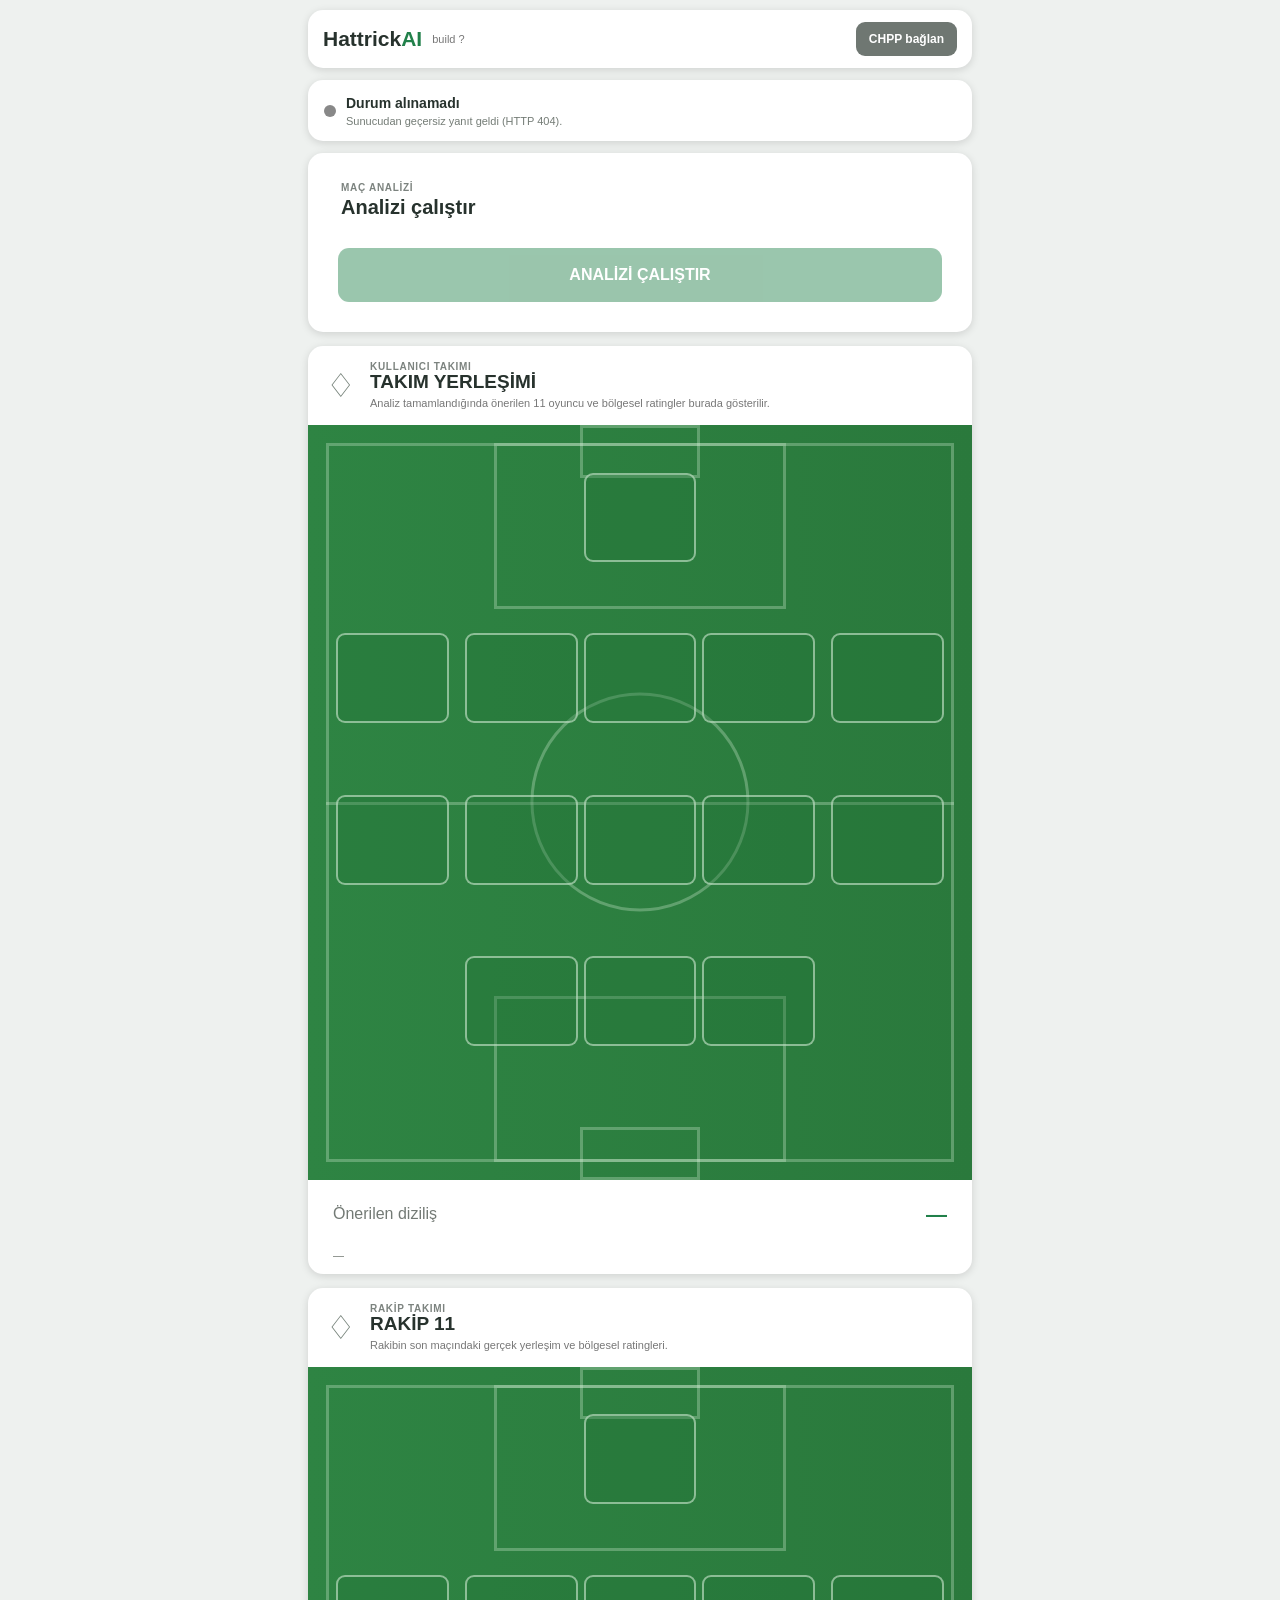
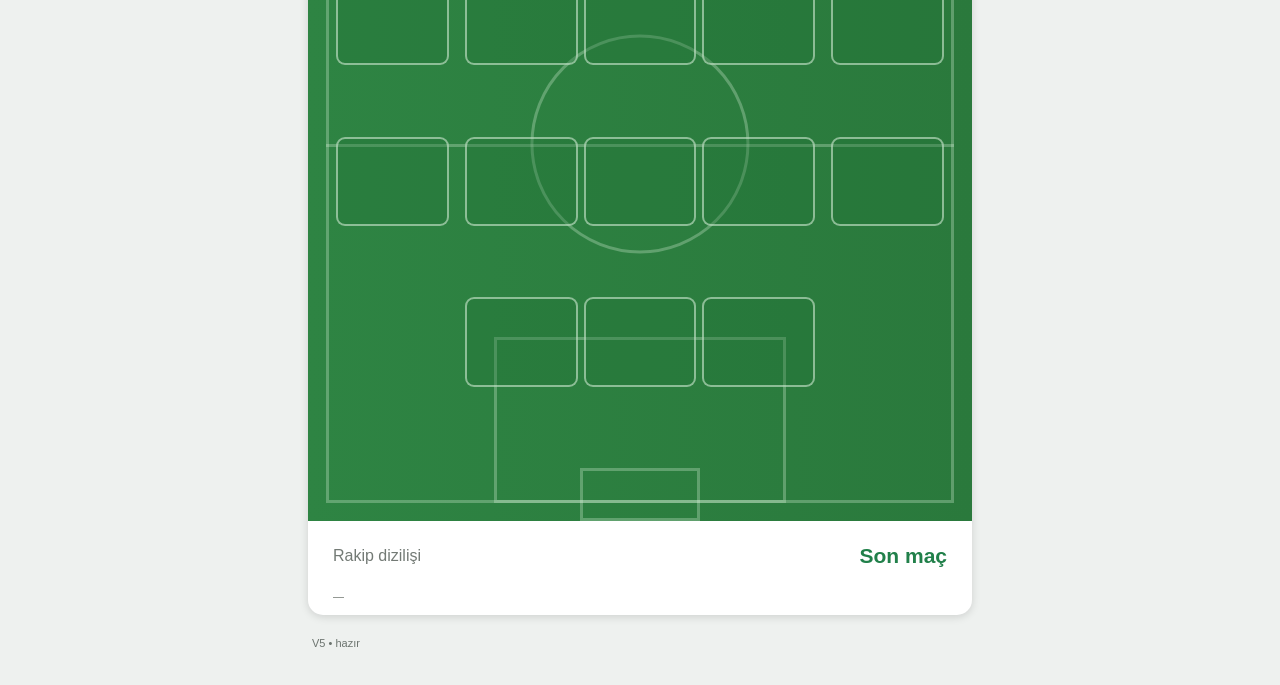
==== commit 04a7d9c2: "V5: add inline three-question analysis card" ====
--- a/HattrickAI_V5/wwwroot/index.html
+++ b/HattrickAI_V5/wwwroot/index.html
@@ -6,9 +6,8 @@
 <meta name="theme-color" content="#0c1718">
 <title>HattrickAI V5</title>
 <style>
-:root{--bg:#eef1ef;--card:#fff;--ink:#27322d;--muted:#7b817d;--green:#21804a;--pitch:#2e8443;--pitch2:#2a793c;--blue:#bce9ff}
-*{box-sizing:border-box}html,body{margin:0;padding:0;background:var(--bg);color:var(--ink);font-family:Arial,Helvetica,sans-serif}body{overflow-x:hidden}.page{max-width:700px;margin:auto;padding:10px 18px 28px}.topbar{background:var(--card);border-radius:15px;box-shadow:0 2px 9px #0002;padding:12px 15px;display:flex;align-items:center;gap:10px;margin-bottom:12px}.brand{font-size:21px;font-weight:800;white-space:nowrap}.brand span{color:var(--green)}.build{font-size:11px;color:#777;flex:1}.connect{border:0;background:var(--green);color:#fff;border-radius:9px;padding:10px 13px;font-size:12px;font-weight:800;cursor:pointer}.connect.off{background:#6f7772}.notice{background:#fff;border-radius:15px;box-shadow:0 2px 9px #0002;padding:14px 16px;margin-bottom:12px;display:flex;align-items:center;gap:10px}.dot{width:12px;height:12px;border-radius:50%;background:#888;flex:0 0 auto}.dot.on{background:#1ea65c}.notice b{font-size:14px}.notice span{display:block;color:#727873;font-size:11px;margin-top:3px}.panel{background:#fff;border-radius:15px;box-shadow:0 2px 9px #0002;overflow:hidden;margin-bottom:14px}.panel-head{padding:14px 18px;display:flex;align-items:center;justify-content:space-between}.eyebrow{font-size:10px;font-weight:900;letter-spacing:.07em;color:#7c837f}.panel-title{font-size:20px;font-weight:800;margin-top:3px}.analysis{padding:15px}.analyze{width:100%;height:54px;border:0;border-radius:11px;background:var(--green);color:#fff;font-size:16px;font-weight:900;cursor:pointer}.analyze:disabled{opacity:.45}.busy{background:#f3f5f3;color:#68716c;border:1px solid #dfe5e1;text-align:center;padding:12px;font-size:12px;border-radius:10px;margin-top:10px;display:none}.error{background:#fff2f0;border:1px solid #e2aaa2;color:#9a3b31;padding:10px;border-radius:10px;font-size:12px;white-space:pre-wrap;display:none;margin-bottom:12px}.lineup-card{background:#fff;border-radius:15px;box-shadow:0 2px 9px #0002;overflow:hidden;margin-bottom:14px}.lineup-head{min-height:79px;padding:13px 16px;display:flex;gap:12px;align-items:center}.shield{width:34px;font-size:33px;color:#748078;text-align:center}.lineup-title{font-size:19px;font-weight:800;line-height:1.05}.lineup-sub{font-size:11px;color:#777;margin-top:5px;line-height:1.15}.pitch{position:relative;width:100%;aspect-ratio:.88/1;background:linear-gradient(90deg,var(--pitch),var(--pitch2));overflow:hidden}.pitch:before{content:"";position:absolute;inset:18px;border:3px solid #d9f1da4d}.midline{position:absolute;left:18px;right:18px;top:50%;border-top:3px solid #d9f1da4d}.circle{position:absolute;width:33%;aspect-ratio:1;border:3px solid #d9f1da4d;border-radius:50%;left:50%;top:50%;transform:translate(-50%,-50%)}.box{position:absolute;width:44%;height:22%;left:28%;border:3px solid #d9f1da4d}.box.top{top:18px}.box.bot{bottom:18px}.goal{position:absolute;width:18%;height:7%;left:41%;border:3px solid #d9f1da4d}.goal.top{top:0}.goal.bot{bottom:0}.slots{position:absolute;left:15px;right:15px;top:15px;bottom:15px;z-index:2}.slot{position:absolute;width:17.8%;height:12.4%;border:2px solid #d9f1da91;border-radius:9px;background:#23733855;color:#fff;display:flex;flex-direction:column;align-items:center;justify-content:center;text-align:center;padding:4px;overflow:hidden}.slot.filled{background:#78bde038;border-color:var(--blue);box-shadow:0 2px 5px #0002}.slot-code{font-size:clamp(8px,2.1vw,11px);font-weight:900;line-height:1.05}.slot-name{font-size:clamp(8px,2.35vw,12px);font-weight:800;line-height:1.08;margin-top:3px;max-width:100%;overflow:hidden;text-overflow:ellipsis;white-space:nowrap}.slot-desc{font-size:clamp(7px,1.9vw,10px);line-height:1.05;opacity:.88;margin-top:3px;max-width:100%;overflow:hidden;text-overflow:ellipsis;white-space:nowrap}.slot-rating{font-size:clamp(7px,1.8vw,9px);line-height:1.05;font-weight:700;margin-top:3px;white-space:nowrap}.empty .slot-name,.empty .slot-rating{display:none}.gk{left:41.1%;top:4.5%}.dl{left:2%;top:26.7%}.dcl{left:22.4%;top:26.7%}.dc{left:41.1%;top:26.7%}.dcr{left:59.8%;top:26.7%}.dr{left:80.2%;top:26.7%}.wl{left:2%;top:49%}.iml{left:22.4%;top:49%}.imc{left:41.1%;top:49%}.imr{left:59.8%;top:49%}.wr{left:80.2%;top:49%}.fwl{left:22.4%;top:71.2%}.fwc{left:41.1%;top:71.2%}.fwr{left:59.8%;top:71.2%}
-.rating-board{position:absolute;z-index:4;top:10px;right:10px;width:46%;color:#fff;font-weight:900;text-shadow:0 1px 3px #0008;pointer-events:none}.rating-row{display:grid;grid-template-columns:repeat(3,1fr);text-align:center;line-height:1}.rating-row span{font-size:clamp(16px,4.4vw,28px)}.rating-mid{text-align:center;margin:12px 0 13px}.rating-mid span{font-size:clamp(14px,3.8vw,24px)}.rating-label{font-size:7px;text-align:right;opacity:.75;margin-top:3px;letter-spacing:.04em}.lineup-foot{height:69px;padding:10px 25px;display:flex;align-items:center;justify-content:space-between}.lineup-foot span{font-size:16px;color:#737a75}.lineup-foot b{font-size:21px;color:var(--green)}.meta{padding:0 25px 13px;color:#717872;font-size:11px}.reference{margin:0 18px 15px;padding:13px 15px;border:1px solid #dce4df;border-radius:12px;background:#f7f9f7}.reference-head{font-size:10px;font-weight:900;letter-spacing:.07em;color:#7c837f;margin-bottom:7px}.reference-score{font-size:17px;font-weight:900;color:#27322d;line-height:1.2}.reference-details{font-size:11px;color:#707872;line-height:1.5;margin-top:5px}.reference-type{display:inline-block;background:#e4efe8;color:#267448;border-radius:7px;padding:3px 7px;font-size:10px;font-weight:800;margin-right:5px}.statusbar{padding:8px 4px;color:#6c746f;font-size:11px}@media(max-width:420px){.page{padding:8px 12px 22px}.topbar{padding:11px 12px}.connect{padding:9px 10px}.panel-title{font-size:19px}.pitch:before{inset:14px}.midline{left:14px;right:14px}.box.top{top:14px}.box.bot{bottom:14px}.slots{left:13px;right:13px;top:13px;bottom:13px}.slot{border-width:1.5px;padding:3px}.lineup-title{font-size:18px}.reference{margin-left:13px;margin-right:13px}.rating-board{top:8px;right:7px;width:48%}}
+:root{--bg:#eef1ef;--card:#fff;--ink:#27322d;--muted:#747c76;--green:#21804a;--pitch:#2e8443;--pitch2:#2a793c;--line:#d9f1da4d;--blue:#bce9ff;--gold:#f2c45d}
+*{box-sizing:border-box}html,body{margin:0;padding:0;background:var(--bg);color:var(--ink);font-family:Arial,Helvetica,sans-serif}body{overflow-x:hidden}.page{max-width:700px;margin:auto;padding:10px 18px 28px}.topbar,.notice,.panel,.lineup-card{background:var(--card);border-radius:15px;box-shadow:0 2px 9px #0002}.topbar{padding:12px 15px;display:flex;align-items:center;gap:10px;margin-bottom:12px}.brand{font-size:21px;font-weight:800;white-space:nowrap}.brand span{color:var(--green)}.build{font-size:11px;color:#777;flex:1}.connect{border:0;background:var(--green);color:#fff;border-radius:9px;padding:10px 13px;font-size:12px;font-weight:800;cursor:pointer}.connect.off{background:#6f7772}.notice{padding:14px 16px;margin-bottom:12px;display:flex;align-items:center;gap:10px}.dot{width:12px;height:12px;border-radius:50%;background:#888;flex:0 0 auto}.dot.on{background:#1ea65c}.notice b{font-size:14px}.notice span{display:block;color:var(--muted);font-size:11px;margin-top:3px}.panel{overflow:hidden;margin-bottom:14px}.panel-head{padding:14px 18px;display:flex;align-items:center;justify-content:space-between}.eyebrow{font-size:10px;font-weight:900;letter-spacing:.07em;color:#7c837f}.panel-title{font-size:20px;font-weight:800;margin-top:3px}.analysis{padding:15px}.analyze{width:100%;height:54px;border:0;border-radius:11px;background:var(--green);color:#fff;font-size:16px;font-weight:900;cursor:pointer}.analyze:disabled{opacity:.45}.busy{background:#f3f5f3;color:#68716c;border:1px solid #dfe5e1;text-align:center;padding:12px;font-size:12px;border-radius:10px;margin-top:10px;display:none}.error{background:#fff2f0;border:1px solid #e2aaa2;color:#9a3b31;padding:10px;border-radius:10px;font-size:12px;white-space:pre-wrap;display:none;margin-bottom:12px}.question-card{display:none;margin-top:12px;border:1px solid #dbe3de;border-radius:14px;background:linear-gradient(160deg,#f9fbf9,#eef5f0);overflow:hidden}.question-hero{padding:15px 16px 13px;background:linear-gradient(135deg,#1f6f43,#2f8a51);color:#fff;position:relative}.question-hero:after{content:'⚽';position:absolute;right:15px;top:9px;font-size:34px;opacity:.2}.question-kicker{font-size:9px;letter-spacing:.09em;font-weight:900;opacity:.75}.question-title{font-size:19px;font-weight:900;margin-top:4px}.question-sub{font-size:11px;line-height:1.4;opacity:.82;margin-top:4px;max-width:78%}.steps{display:flex;gap:5px;padding:11px 16px 0}.step{height:5px;flex:1;border-radius:4px;background:#d5ddd8}.step.active{background:var(--green)}.question-body{padding:15px 16px 16px}.question-number{font-size:10px;font-weight:900;color:#7c837f;letter-spacing:.06em}.question-text{font-size:17px;font-weight:900;margin:5px 0 12px}.options{display:grid;grid-template-columns:1fr 1fr;gap:8px}.option{border:1px solid #d7e0da;background:#fff;border-radius:11px;padding:11px 10px;text-align:left;font-size:12px;font-weight:800;color:#35423a;cursor:pointer;min-height:44px}.option:hover{border-color:#9bb5a4}.option.selected{border-color:var(--green);background:#e9f5ed;color:#176638;box-shadow:inset 0 0 0 1px var(--green)}.next{margin-top:12px;width:100%;height:46px;border:0;border-radius:10px;background:var(--green);color:#fff;font-size:13px;font-weight:900;cursor:pointer}.next:disabled{opacity:.45;cursor:default}.skip-note{font-size:10px;color:#7a827d;text-align:center;margin-top:8px}.lineup-card{overflow:hidden;margin-bottom:14px}.lineup-head{min-height:79px;padding:13px 16px;display:flex;gap:12px;align-items:center}.shield{width:34px;font-size:33px;color:#748078;text-align:center}.lineup-title{font-size:19px;font-weight:800;line-height:1.05}.lineup-sub{font-size:11px;color:#777;margin-top:5px;line-height:1.15}.pitch{position:relative;width:100%;aspect-ratio:.88/1;background:linear-gradient(90deg,var(--pitch),var(--pitch2));overflow:hidden}.pitch:before{content:"";position:absolute;inset:18px;border:3px solid var(--line)}.midline{position:absolute;left:18px;right:18px;top:50%;border-top:3px solid var(--line)}.circle{position:absolute;width:33%;aspect-ratio:1;border:3px solid var(--line);border-radius:50%;left:50%;top:50%;transform:translate(-50%,-50%)}.box{position:absolute;width:44%;height:22%;left:28%;border:3px solid var(--line)}.box.top{top:18px}.box.bot{bottom:18px}.goal{position:absolute;width:18%;height:7%;left:41%;border:3px solid var(--line)}.goal.top{top:0}.goal.bot{bottom:0}.slots{position:absolute;left:15px;right:15px;top:15px;bottom:15px;z-index:2}.slot{position:absolute;width:17.8%;height:12.4%;border:2px solid #d9f1da91;border-radius:9px;background:#23733855;color:#fff;display:flex;flex-direction:column;align-items:center;justify-content:center;text-align:center;padding:4px;overflow:hidden}.slot.filled{background:#78bde038;border-color:var(--blue);box-shadow:0 2px 5px #0002}.slot-code,.slot-desc{display:none}.slot-name{font-size:clamp(8px,2.35vw,12px);font-weight:800;line-height:1.08;max-width:100%;overflow:hidden;text-overflow:ellipsis;white-space:nowrap}.slot-rating{font-size:clamp(7px,1.8vw,9px);line-height:1.05;font-weight:700;margin-top:3px;white-space:nowrap}.empty .slot-name,.empty .slot-rating{display:none}.gk{left:41.1%;top:4.5%}.dl{left:2%;top:26.7%}.dcl{left:22.4%;top:26.7%}.dc{left:41.1%;top:26.7%}.dcr{left:59.8%;top:26.7%}.dr{left:80.2%;top:26.7%}.wl{left:2%;top:49%}.iml{left:22.4%;top:49%}.imc{left:41.1%;top:49%}.imr{left:59.8%;top:49%}.wr{left:80.2%;top:49%}.fwl{left:22.4%;top:71.2%}.fwc{left:41.1%;top:71.2%}.fwr{left:59.8%;top:71.2%}.rating-board{position:absolute;z-index:4;top:8px;right:8px;width:39%;color:#fff;font-weight:900;text-shadow:0 1px 3px #0008;pointer-events:none}.rating-row{display:grid;grid-template-columns:repeat(3,1fr);text-align:center;line-height:1}.rating-row span{font-size:clamp(12px,3.2vw,20px)}.rating-mid{text-align:center;margin:5px 0}.rating-mid span{font-size:clamp(11px,2.8vw,18px)}.rating-label{font-size:6px;text-align:right;opacity:.65;margin-top:2px}.lineup-foot{height:69px;padding:10px 25px;display:flex;align-items:center;justify-content:space-between}.lineup-foot span{font-size:16px;color:#737a75}.lineup-foot b{font-size:21px;color:var(--green)}.meta{padding:0 25px 13px;color:#717872;font-size:11px}.reference{margin:0 18px 15px;padding:13px 15px;border:1px solid #dce4df;border-radius:12px;background:#f7f9f7}.reference-head{font-size:10px;font-weight:900;letter-spacing:.07em;color:#7c837f;margin-bottom:7px}.reference-score{font-size:17px;font-weight:900;color:#27322d;line-height:1.2}.reference-details{font-size:11px;color:#707872;line-height:1.5;margin-top:5px}.reference-type{display:inline-block;background:#e4efe8;color:#267448;border-radius:7px;padding:3px 7px;font-size:10px;font-weight:800;margin-right:5px}.statusbar{padding:8px 4px;color:#6c746f;font-size:11px}@media(max-width:420px){.page{padding:8px 12px 22px}.topbar{padding:11px 12px}.connect{padding:9px 10px}.panel-title{font-size:19px}.pitch:before{inset:14px}.midline{left:14px;right:14px}.box.top{top:14px}.box.bot{bottom:14px}.slots{left:13px;right:13px;top:13px;bottom:13px}.slot{border-width:1.5px;padding:3px}.lineup-title{font-size:18px}.reference{margin-left:13px;margin-right:13px}.rating-board{top:7px;right:6px;width:40%}.rating-row span{font-size:clamp(11px,3.0vw,18px)}.rating-mid span{font-size:clamp(10px,2.7vw,16px)}.options{grid-template-columns:1fr 1fr}.question-title{font-size:18px}}
 </style>
 </head>
 <body>
@@ -16,29 +15,39 @@
 <section class="topbar"><div class="brand">Hattrick<span>AI</span></div><div class="build" id="build">build …</div><button class="connect off" id="connect">CHPP bağlan</button></section>
 <section class="notice"><i class="dot" id="statusDot"></i><div><b id="statusTitle">CHPP bağlantısı kontrol ediliyor</b><span id="statusText">Analiz için Hattrick hesabını bağla.</span></div></section>
 <div class="error" id="error"></div>
-<section class="panel analysis"><div class="panel-head"><div><div class="eyebrow">MAÇ ANALİZİ</div><div class="panel-title">Analizi çalıştır</div></div></div><div class="analysis"><button class="analyze" id="analyze" disabled>ANALİZİ ÇALIŞTIR</button><div class="busy" id="busy">CHPP verileri okunuyor ve bölgesel rating hesaplanıyor…</div></div></section>
-
-<article class="lineup-card"><header class="lineup-head"><div class="shield">♢</div><div><div class="eyebrow">KULLANICI TAKIMI</div><div class="lineup-title" id="ownTitle">TAKIM YERLEŞİMİ</div><div class="lineup-sub">Analiz çalıştırıldığında önerilen 11 oyuncu ve bölgesel ratingler burada gösterilir.</div></div></header><div class="pitch" id="ownPitch"></div><div class="lineup-foot"><span>Önerilen diziliş</span><b id="ownFormation">—</b></div><div class="meta" id="ownMeta">—</div></article>
-
+<section class="panel analysis"><div class="panel-head"><div><div class="eyebrow">MAÇ ANALİZİ</div><div class="panel-title">Analizi çalıştır</div></div></div><div class="analysis"><button class="analyze" id="analyze" disabled>ANALİZİ ÇALIŞTIR</button>
+<div class="question-card" id="questionCard">
+<div class="question-hero"><div class="question-kicker">3 KISA SORU</div><div class="question-title">Maç koşullarını belirleyelim</div><div class="question-sub">CHPP'deki oyuncu verilerine ek olarak sadece rating'i en çok etkileyen üç bilgiyi senden alıyoruz.</div></div>
+<div class="steps"><i class="step active"></i><i class="step"></i><i class="step"></i></div>
+<div class="question-body"><div class="question-number" id="questionNumber">SORU 1 / 3</div><div class="question-text" id="questionText"></div><div class="options" id="options"></div><button class="next" id="next" disabled>DEVAM ET</button><div class="skip-note">Diğer maç koşulları V5 tarafından nötr varsayımlarla tamamlanır.</div></div>
+</div>
+<div class="busy" id="busy">CHPP verileri okunuyor ve bölgesel rating hesaplanıyor…</div></div></section>
+<article class="lineup-card"><header class="lineup-head"><div class="shield">♢</div><div><div class="eyebrow">KULLANICI TAKIMI</div><div class="lineup-title" id="ownTitle">TAKIM YERLEŞİMİ</div><div class="lineup-sub">Analiz tamamlandığında önerilen 11 oyuncu ve bölgesel ratingler burada gösterilir.</div></div></header><div class="pitch" id="ownPitch"></div><div class="lineup-foot"><span>Önerilen diziliş</span><b id="ownFormation">—</b></div><div class="meta" id="ownMeta">—</div></article>
 <article class="lineup-card"><header class="lineup-head"><div class="shield">♢</div><div><div class="eyebrow">RAKİP TAKIMI</div><div class="lineup-title" id="oppTitle">RAKİP 11</div><div class="lineup-sub">Rakibin son maçındaki gerçek yerleşim ve bölgesel ratingleri.</div></div></header><div class="pitch" id="oppPitch"></div><div class="reference" id="oppReference" style="display:none"><div class="reference-head">BAZ ALINAN MAÇ</div><div class="reference-score" id="referenceScore">—</div><div class="reference-details" id="referenceDetails">—</div></div><div class="lineup-foot"><span>Rakip dizilişi</span><b id="oppFormation">Son maç</b></div><div class="meta" id="oppMeta">—</div></article>
 <div class="statusbar" id="runtime">V5 • hazır</div>
 </main>
 <script>
-const SLOT_DEFS=[
- ['GK','GK','Kaleci','gk'],['DEF-L','DEF-L','Sol bek','dl'],['DEF-CL','DEF-CL','Sol stoper','dcl'],['DEF-C','DEF-C','Merkez stoper','dc'],['DEF-CR','DEF-CR','Sağ stoper','dcr'],['DEF-R','DEF-R','Sağ bek','dr'],
- ['W-L','W-L','Sol kanat','wl'],['IM-L','IM-L','Sol iç','iml'],['IM-C','IM-C','Merkez','imc'],['IM-R','IM-R','Sağ iç','imr'],['W-R','W-R','Sağ kanat','wr'],
- ['FW-L','FW-L','Sol forvet','fwl'],['FW-C','FW-C','Merkez forvet','fwc'],['FW-R','FW-R','Sağ forvet','fwr']
+const SLOT_DEFS=[['GK','gk'],['DEF-L','dl'],['DEF-CL','dcl'],['DEF-C','dc'],['DEF-CR','dcr'],['DEF-R','dr'],['W-L','wl'],['IM-L','iml'],['IM-C','imc'],['IM-R','imr'],['W-R','wr'],['FW-L','fwl'],['FW-C','fwc'],['FW-R','fwr']];
+const QUESTIONS=[
+ {key:'coachStyle',title:'Teknik direktör tarzın nasıl?',options:[['Neutral','Dengeli'],['Offensive','Hücum'],['Defensive','Defans']]},
+ {key:'teamSpirit',title:'Takım ruhu hangi seviyede?',options:[['Murderous','Öldürücü'],['Furious','Öfkeli'],['Irritated','Sinirli'],['Composed','Soğukkanlı'],['Calm','Sakin'],['Content','Memnun'],['Satisfied','Tatmin olmuş'],['Delirious','Coşkulu'],['WalkingOnClouds','Bulutların üzerinde'],['ParadiseOnEarth','Cennette']]},
+ {key:'matchImportance',title:'Bu maçta hangi yaklaşımı kullanıyorsun?',options:[['Normal','Normal'],['PlayItCool','PIC • Rahat'],['MatchOfTheSeason','MOTS • Çok önemli']]}
 ];
+let answers={};let qIndex=0;let selected='';
 const esc=s=>String(s??'').replace(/[&<>\"']/g,m=>({'&':'&amp;','<':'&lt;','>':'&gt;','\"':'&quot;',"'":'&#039;'}[m]));
-function ratingValues(r){if(!r)return null;return [r.leftDefence,r.centralDefence,r.rightDefence,r.midfield,r.leftAttack,r.centralAttack,r.rightAttack]}
+function ratingValues(r){return r?[r.leftDefence,r.centralDefence,r.rightDefence,r.midfield,r.leftAttack,r.centralAttack,r.rightAttack]:null}
 function makeRatingBoard(r){const v=ratingValues(r);if(!v)return '';const fmt=x=>Number(x||0).toFixed(2).replace(/\.00$/,'');return '<div class="rating-board"><div class="rating-row"><span>'+fmt(v[0])+'</span><span>'+fmt(v[1])+'</span><span>'+fmt(v[2])+'</span></div><div class="rating-mid"><span>'+fmt(v[3])+'</span></div><div class="rating-row"><span>'+fmt(v[4])+'</span><span>'+fmt(v[5])+'</span><span>'+fmt(v[6])+'</span></div><div class="rating-label">DEF-L • DEF-C • DEF-R / MID / ATT-L • ATT-C • ATT-R</div></div>'}
-function makePitch(target,lineup,rating){const p=document.getElementById(target);p.innerHTML='<div class="midline"></div><div class="circle"></div><div class="box top"></div><div class="box bot"></div><div class="goal top"></div><div class="goal bot"></div>'+makeRatingBoard(rating)+'<div class="slots"></div>';const layer=p.querySelector('.slots');const players=new Map((lineup?.slots||[]).map(s=>[s.code,s]));for(const [code, ,desc, cls] of SLOT_DEFS){const s=document.createElement('div');s.className='slot '+cls;const x=players.get(code);if(x?.playerName){s.classList.add('filled');s.innerHTML='<span class="slot-code">'+esc(code)+'</span><span class="slot-name">'+esc(x.playerName)+'</span><span class="slot-desc">'+esc(desc)+'</span><span class="slot-rating">RP='+Number(x.rating||0).toFixed(1)+'</span>'}else{s.classList.add('empty');s.innerHTML='<span class="slot-code">'+esc(code)+'</span><span class="slot-name">Boş pozisyon</span><span class="slot-desc">'+esc(desc)+'</span>'}layer.appendChild(s)}}
+function makePitch(target,lineup,rating){const p=document.getElementById(target);p.innerHTML='<div class="midline"></div><div class="circle"></div><div class="box top"></div><div class="box bot"></div><div class="goal top"></div><div class="goal bot"></div>'+makeRatingBoard(rating)+'<div class="slots"></div>';const layer=p.querySelector('.slots');const players=new Map((lineup?.slots||[]).map(s=>[s.code,s]));for(const [code,cls] of SLOT_DEFS){const s=document.createElement('div');s.className='slot '+cls;const x=players.get(code);if(x?.playerName){s.classList.add('filled');s.innerHTML='<span class="slot-name">'+esc(x.playerName)+'</span><span class="slot-rating">RP='+Number(x.rating||0).toFixed(1)+'</span>'}else{s.classList.add('empty');s.innerHTML='<span class="slot-name"></span><span class="slot-rating"></span>'}layer.appendChild(s)}}
 function formatDate(value){const d=new Date(value);if(Number.isNaN(d.getTime()))return String(value||'');return d.toLocaleString('tr-TR',{day:'2-digit',month:'2-digit',year:'numeric',hour:'2-digit',minute:'2-digit'})}
 async function json(url,opts){const r=await fetch(url,{cache:'no-store',...opts});const text=await r.text();let data={};try{data=text?JSON.parse(text):{}}catch{throw new Error('Sunucudan geçersiz yanıt geldi (HTTP '+r.status+').')}if(!r.ok)throw new Error(data.detail||data.title||data.message||('HTTP '+r.status));return data}
 function renderReference(m){const box=document.getElementById('oppReference');if(!m){box.style.display='none';return}const score=m.finished&&m.homeGoals!=null&&m.awayGoals!=null?esc(m.homeTeam)+' '+m.homeGoals+' – '+m.awayGoals+' '+esc(m.awayTeam):esc(m.homeTeam)+' – '+esc(m.awayTeam);const venue=m.opponentWasHome?'Rakip ev sahibi':'Rakip deplasmanda';document.getElementById('referenceScore').innerHTML=score;document.getElementById('referenceDetails').innerHTML='<span class="reference-type">'+esc(m.matchTypeName)+'</span>'+formatDate(m.date)+' • '+venue;box.style.display='block'}
-async function refreshStatus(){try{const b=await json('/api/v5/build');document.getElementById('build').textContent='build '+String(b.build||'dev').slice(0,7)}catch{document.getElementById('build').textContent='build ?'}try{const s=await json('/api/v5/status');const btn=document.getElementById('connect'),a=document.getElementById('analyze');if(s.connected){document.getElementById('statusDot').classList.add('on');document.getElementById('statusTitle').textContent='CHPP bağlı';document.getElementById('statusText').textContent='Hesap verileri hazır. Analizi çalıştırabilirsin.';btn.textContent='CHPP bağlı';btn.classList.remove('off');a.disabled=false}else{document.getElementById('statusDot').classList.remove('on');document.getElementById('statusTitle').textContent='CHPP bağlı değil';document.getElementById('statusText').textContent=s.configured?'Hesabı bağla, sonra analizi çalıştır.':'Render Environment Variables içinde CHPP anahtarlarını tanımla.';btn.textContent='CHPP bağlan';btn.classList.add('off');a.disabled=true}}catch(e){document.getElementById('statusTitle').textContent='Durum alınamadı';document.getElementById('statusText').textContent=e.message}}
-document.getElementById('connect').onclick=()=>{window.location.href='/auth/chpp/start'};
-document.getElementById('analyze').onclick=async()=>{const error=document.getElementById('error'),busy=document.getElementById('busy'),button=document.getElementById('analyze');error.style.display='none';busy.style.display='block';button.disabled=true;document.getElementById('runtime').textContent='Analiz ve bölgesel rating hesaplanıyor…';try{const x=await json('/api/v5/analysis');document.getElementById('ownTitle').textContent=(x.teamName||'TAKIM')+' • ÖNERİLEN 11';document.getElementById('oppTitle').textContent=(x.opponentName||'RAKİP')+' • RAKİP 11';makePitch('ownPitch',x.own,x.ownRating);makePitch('oppPitch',x.opponent,x.opponentRating);document.getElementById('ownFormation').textContent=x.ownFormation||x.own?.formation||'—';document.getElementById('oppFormation').textContent=x.opponentFormation||x.opponent?.formation||'Son maç';document.getElementById('ownMeta').textContent=x.matchTitle||'—';document.getElementById('oppMeta').textContent='Bölgesel rating: savunma / orta saha / hücum';renderReference(x.referenceMatch);document.getElementById('runtime').textContent='V5 • analiz tamamlandı • 7 bölgesel rating hesaplandı'}catch(e){error.textContent=e.message;error.style.display='block';document.getElementById('runtime').textContent='Analiz başarısız'}finally{busy.style.display='none';button.disabled=false;refreshStatus()}};
+async function refreshStatus(){try{const b=await json('/api/v5/build');document.getElementById('build').textContent='build '+String(b.build||'dev').slice(0,7)}catch{document.getElementById('build').textContent='build ?'}try{const s=await json('/api/v5/status');const btn=document.getElementById('connect'),a=document.getElementById('analyze');if(s.connected){document.getElementById('statusDot').classList.add('on');document.getElementById('statusTitle').textContent='CHPP bağlı';document.getElementById('statusText').textContent='Hesap verileri hazır. Analizi çalıştırabilirsin.';btn.textContent='CHPP bağlı';btn.classList.remove('off');a.disabled=false}else{document.getElementById('statusDot').classList.remove('on');document.getElementById('statusTitle').textContent='CHPP bağlı değil';document.getElementById('statusText').textContent='Hesabı bağla, sonra analizi çalıştır.';btn.textContent='CHPP bağlan';btn.classList.add('off');a.disabled=true}}catch(e){document.getElementById('statusTitle').textContent='Durum alınamadı';document.getElementById('statusText').textContent=e.message}}
+function showQuestion(){const card=document.getElementById('questionCard');card.style.display='block';qIndex=0;answers={};renderQuestion();card.scrollIntoView({behavior:'smooth',block:'nearest'})}
+function renderQuestion(){const q=QUESTIONS[qIndex];selected=answers[q.key]||'';document.getElementById('questionNumber').textContent='SORU '+(qIndex+1)+' / '+QUESTIONS.length;document.getElementById('questionText').textContent=q.title;document.querySelectorAll('.step').forEach((el,i)=>el.classList.toggle('active',i<=qIndex));const wrap=document.getElementById('options');wrap.innerHTML='';for(const [value,label] of q.options){const b=document.createElement('button');b.className='option'+(value===selected?' selected':'');b.textContent=label;b.onclick=()=>{selected=value;answers[q.key]=value;document.querySelectorAll('.option').forEach(x=>x.classList.remove('selected'));b.classList.add('selected');document.getElementById('next').disabled=false};wrap.appendChild(b)}document.getElementById('next').textContent=qIndex===QUESTIONS.length-1?'ANALİZİ BAŞLAT':'DEVAM ET';document.getElementById('next').disabled=!selected}
+async function startAnalysis(){const error=document.getElementById('error'),busy=document.getElementById('busy'),button=document.getElementById('analyze'),card=document.getElementById('questionCard'),next=document.getElementById('next');error.style.display='none';next.disabled=true;button.disabled=true;document.getElementById('runtime').textContent='Maç koşulları kaydediliyor…';try{await json('/api/v5/questionnaire',{method:'POST',headers:{'Content-Type':'application/json'},body:JSON.stringify(answers)});card.style.display='none';busy.style.display='block';document.getElementById('runtime').textContent='CHPP verileri okunuyor ve bölgesel rating hesaplanıyor…';const x=await json('/api/v5/analysis');document.getElementById('ownTitle').textContent=(x.teamName||'TAKIM')+' • ÖNERİLEN 11';document.getElementById('oppTitle').textContent=(x.opponentName||'RAKİP')+' • RAKİP 11';makePitch('ownPitch',x.own,x.ownRating);makePitch('oppPitch',x.opponent,x.opponentRating);document.getElementById('ownFormation').textContent=x.ownFormation||x.own?.formation||'—';document.getElementById('oppFormation').textContent=x.opponentFormation||x.opponent?.formation||'Son maç';document.getElementById('ownMeta').textContent=x.matchTitle||'—';document.getElementById('oppMeta').textContent='Bölgesel rating: savunma / orta saha / hücum';renderReference(x.referenceMatch);document.getElementById('runtime').textContent='V5 • analiz tamamlandı • 7 bölgesel rating hesaplandı';window.scrollTo({top:0,behavior:'smooth'})}catch(e){error.textContent=e.message;error.style.display='block';document.getElementById('runtime').textContent='Analiz başarısız';card.style.display='block';next.disabled=false}finally{busy.style.display='none';button.disabled=false;refreshStatus()}}
+document.getElementById('connect').onclick=()=>window.location.href='/auth/chpp/start';
+document.getElementById('analyze').onclick=()=>showQuestion();
+document.getElementById('next').onclick=()=>{if(!selected)return;if(qIndex<QUESTIONS.length-1){qIndex++;renderQuestion()}else startAnalysis()};
 makePitch('ownPitch',{slots:[]},null);makePitch('oppPitch',{slots:[]},null);refreshStatus();
 </script>
 </body>
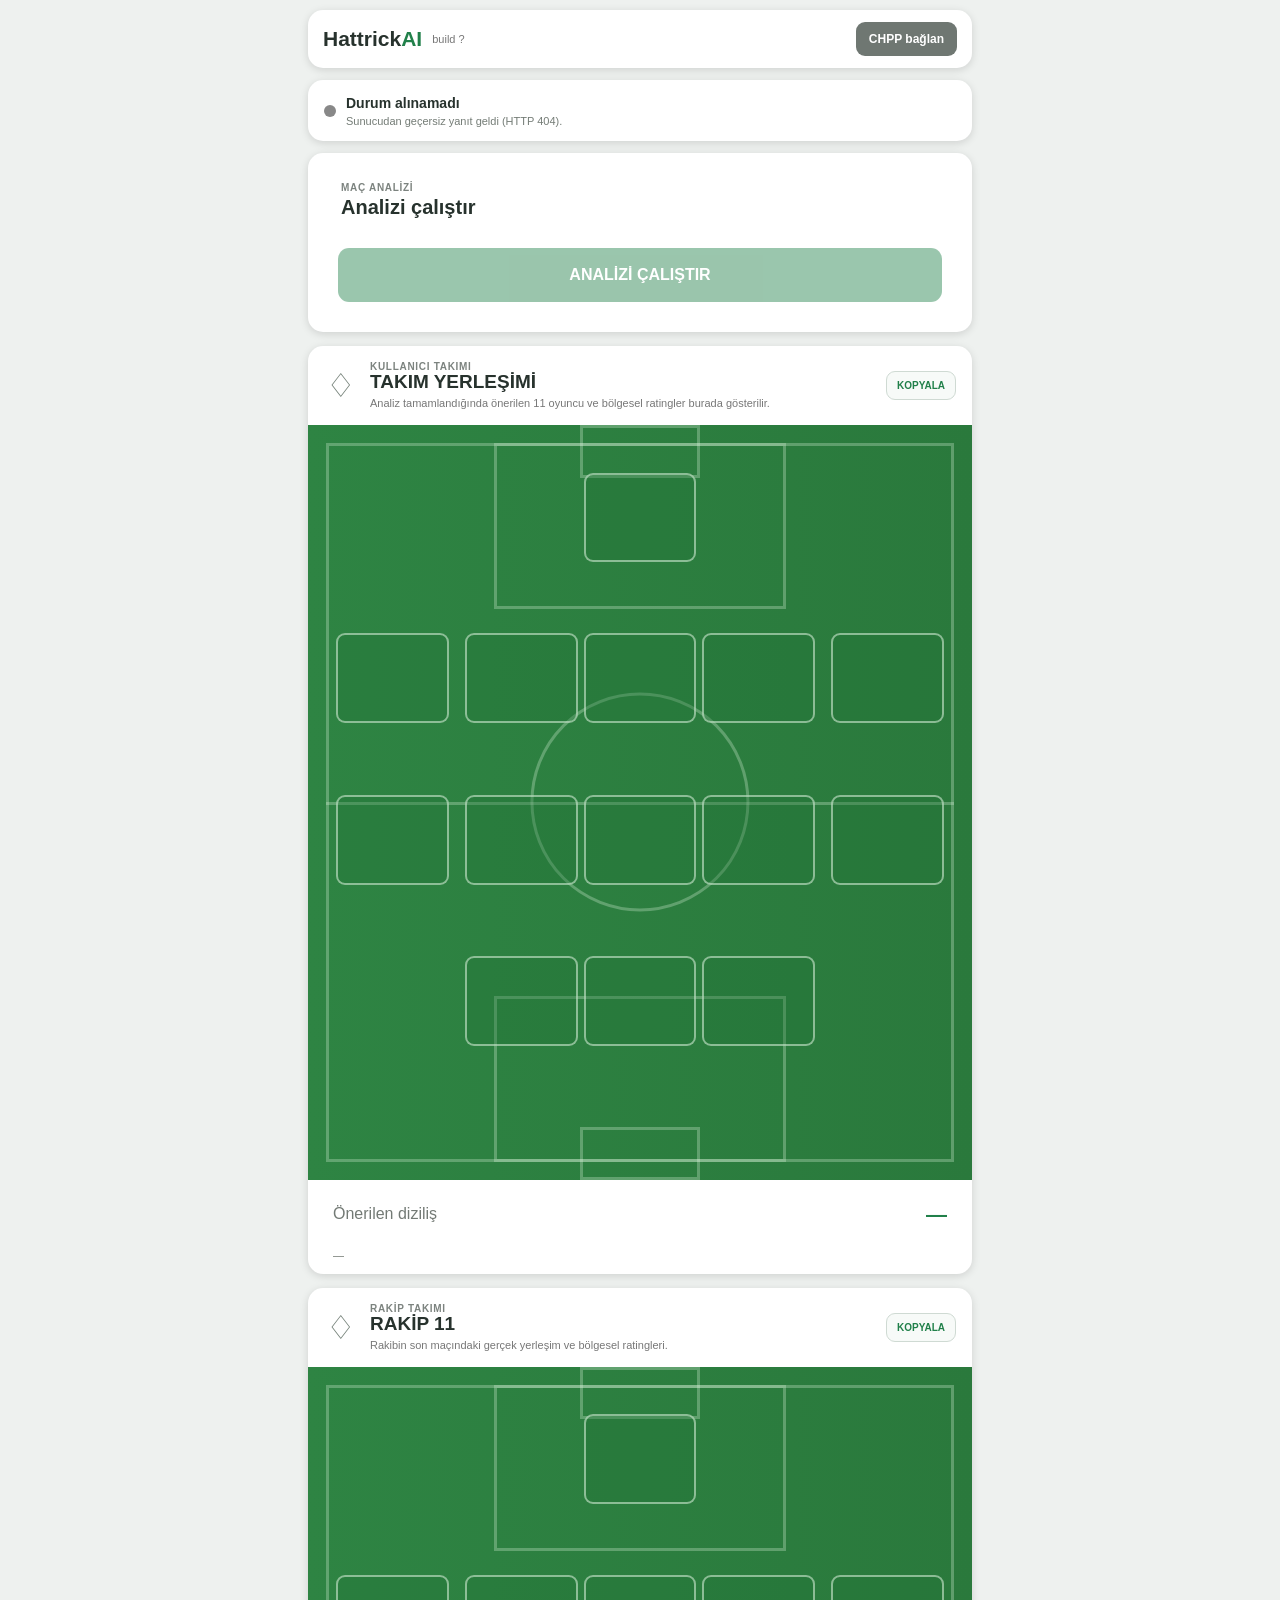
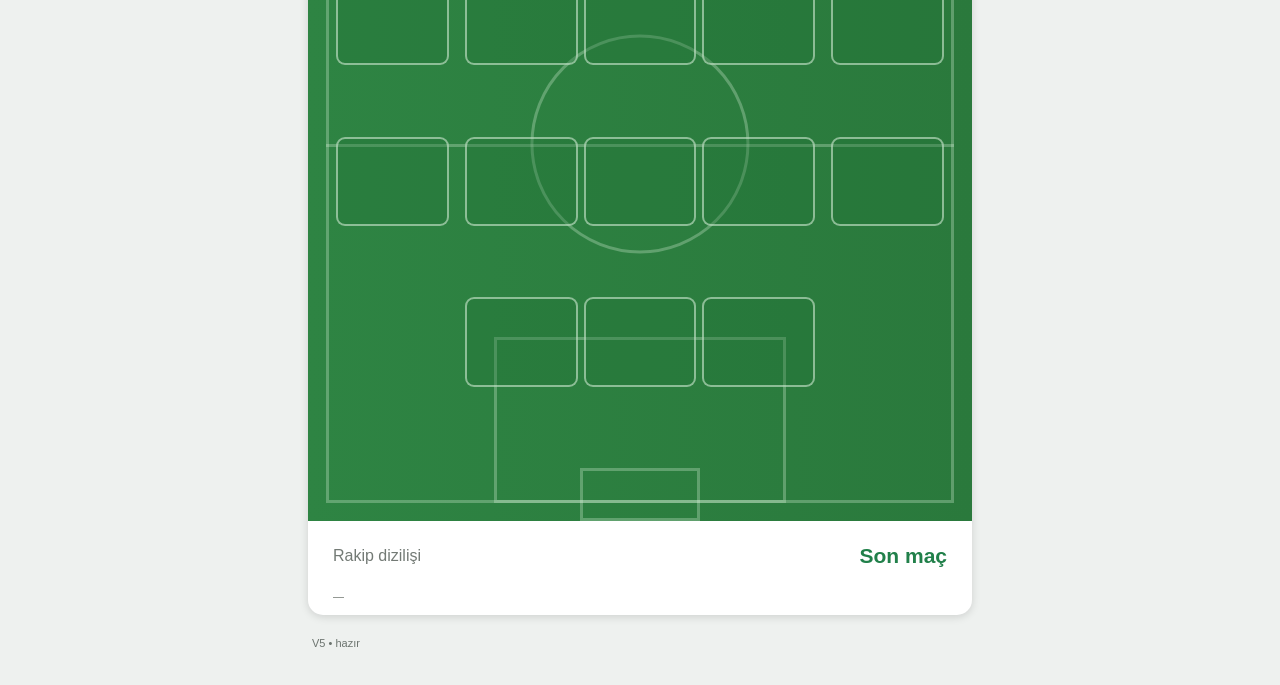
==== commit d3f03311: "Add copy buttons for team rating data" ====
--- a/HattrickAI_V5/wwwroot/index.html
+++ b/HattrickAI_V5/wwwroot/index.html
@@ -7,7 +7,7 @@
 <title>HattrickAI V5</title>
 <style>
 :root{--bg:#eef1ef;--card:#fff;--ink:#27322d;--muted:#747c76;--green:#21804a;--pitch:#2e8443;--pitch2:#2a793c;--line:#d9f1da4d;--blue:#bce9ff;--gold:#f2c45d}
-*{box-sizing:border-box}html,body{margin:0;padding:0;background:var(--bg);color:var(--ink);font-family:Arial,Helvetica,sans-serif}body{overflow-x:hidden}.page{max-width:700px;margin:auto;padding:10px 18px 28px}.topbar,.notice,.panel,.lineup-card{background:var(--card);border-radius:15px;box-shadow:0 2px 9px #0002}.topbar{padding:12px 15px;display:flex;align-items:center;gap:10px;margin-bottom:12px}.brand{font-size:21px;font-weight:800;white-space:nowrap}.brand span{color:var(--green)}.build{font-size:11px;color:#777;flex:1}.connect{border:0;background:var(--green);color:#fff;border-radius:9px;padding:10px 13px;font-size:12px;font-weight:800;cursor:pointer}.connect.off{background:#6f7772}.notice{padding:14px 16px;margin-bottom:12px;display:flex;align-items:center;gap:10px}.dot{width:12px;height:12px;border-radius:50%;background:#888;flex:0 0 auto}.dot.on{background:#1ea65c}.notice b{font-size:14px}.notice span{display:block;color:var(--muted);font-size:11px;margin-top:3px}.panel{overflow:hidden;margin-bottom:14px}.panel-head{padding:14px 18px;display:flex;align-items:center;justify-content:space-between}.eyebrow{font-size:10px;font-weight:900;letter-spacing:.07em;color:#7c837f}.panel-title{font-size:20px;font-weight:800;margin-top:3px}.analysis{padding:15px}.analyze{width:100%;height:54px;border:0;border-radius:11px;background:var(--green);color:#fff;font-size:16px;font-weight:900;cursor:pointer}.analyze:disabled{opacity:.45}.busy{background:#f3f5f3;color:#68716c;border:1px solid #dfe5e1;text-align:center;padding:12px;font-size:12px;border-radius:10px;margin-top:10px;display:none}.error{background:#fff2f0;border:1px solid #e2aaa2;color:#9a3b31;padding:10px;border-radius:10px;font-size:12px;white-space:pre-wrap;display:none;margin-bottom:12px}.question-card{display:none;margin-top:12px;border:1px solid #dbe3de;border-radius:14px;background:linear-gradient(160deg,#f9fbf9,#eef5f0);overflow:hidden}.question-hero{padding:15px 16px 13px;background:linear-gradient(135deg,#1f6f43,#2f8a51);color:#fff;position:relative}.question-hero:after{content:'⚽';position:absolute;right:15px;top:9px;font-size:34px;opacity:.2}.question-kicker{font-size:9px;letter-spacing:.09em;font-weight:900;opacity:.75}.question-title{font-size:19px;font-weight:900;margin-top:4px}.question-sub{font-size:11px;line-height:1.4;opacity:.82;margin-top:4px;max-width:78%}.steps{display:flex;gap:5px;padding:11px 16px 0}.step{height:5px;flex:1;border-radius:4px;background:#d5ddd8}.step.active{background:var(--green)}.question-body{padding:15px 16px 16px}.question-number{font-size:10px;font-weight:900;color:#7c837f;letter-spacing:.06em}.question-text{font-size:17px;font-weight:900;margin:5px 0 12px}.options{display:grid;grid-template-columns:1fr 1fr;gap:8px}.option{border:1px solid #d7e0da;background:#fff;border-radius:11px;padding:11px 10px;text-align:left;font-size:12px;font-weight:800;color:#35423a;cursor:pointer;min-height:44px}.option:hover{border-color:#9bb5a4}.option.selected{border-color:var(--green);background:#e9f5ed;color:#176638;box-shadow:inset 0 0 0 1px var(--green)}.next{margin-top:12px;width:100%;height:46px;border:0;border-radius:10px;background:var(--green);color:#fff;font-size:13px;font-weight:900;cursor:pointer}.next:disabled{opacity:.45;cursor:default}.skip-note{font-size:10px;color:#7a827d;text-align:center;margin-top:8px}.lineup-card{overflow:hidden;margin-bottom:14px}.lineup-head{min-height:79px;padding:13px 16px;display:flex;gap:12px;align-items:center}.shield{width:34px;font-size:33px;color:#748078;text-align:center}.lineup-title{font-size:19px;font-weight:800;line-height:1.05}.lineup-sub{font-size:11px;color:#777;margin-top:5px;line-height:1.15}.pitch{position:relative;width:100%;aspect-ratio:.88/1;background:linear-gradient(90deg,var(--pitch),var(--pitch2));overflow:hidden}.pitch:before{content:"";position:absolute;inset:18px;border:3px solid var(--line)}.midline{position:absolute;left:18px;right:18px;top:50%;border-top:3px solid var(--line)}.circle{position:absolute;width:33%;aspect-ratio:1;border:3px solid var(--line);border-radius:50%;left:50%;top:50%;transform:translate(-50%,-50%)}.box{position:absolute;width:44%;height:22%;left:28%;border:3px solid var(--line)}.box.top{top:18px}.box.bot{bottom:18px}.goal{position:absolute;width:18%;height:7%;left:41%;border:3px solid var(--line)}.goal.top{top:0}.goal.bot{bottom:0}.slots{position:absolute;left:15px;right:15px;top:15px;bottom:15px;z-index:2}.slot{position:absolute;width:17.8%;height:12.4%;border:2px solid #d9f1da91;border-radius:9px;background:#23733855;color:#fff;display:flex;flex-direction:column;align-items:center;justify-content:center;text-align:center;padding:4px;overflow:hidden}.slot.filled{background:#78bde038;border-color:var(--blue);box-shadow:0 2px 5px #0002}.slot-code,.slot-desc{display:none}.slot-name{font-size:clamp(8px,2.35vw,12px);font-weight:800;line-height:1.08;max-width:100%;overflow:hidden;text-overflow:ellipsis;white-space:nowrap}.slot-rating{font-size:clamp(7px,1.8vw,9px);line-height:1.05;font-weight:700;margin-top:3px;white-space:nowrap}.empty .slot-name,.empty .slot-rating{display:none}.gk{left:41.1%;top:4.5%}.dl{left:2%;top:26.7%}.dcl{left:22.4%;top:26.7%}.dc{left:41.1%;top:26.7%}.dcr{left:59.8%;top:26.7%}.dr{left:80.2%;top:26.7%}.wl{left:2%;top:49%}.iml{left:22.4%;top:49%}.imc{left:41.1%;top:49%}.imr{left:59.8%;top:49%}.wr{left:80.2%;top:49%}.fwl{left:22.4%;top:71.2%}.fwc{left:41.1%;top:71.2%}.fwr{left:59.8%;top:71.2%}.rating-board{position:absolute;z-index:4;top:8px;right:8px;width:39%;color:#fff;font-weight:900;text-shadow:0 1px 3px #0008;pointer-events:none}.rating-row{display:grid;grid-template-columns:repeat(3,1fr);text-align:center;line-height:1}.rating-row span{font-size:clamp(12px,3.2vw,20px)}.rating-mid{text-align:center;margin:5px 0}.rating-mid span{font-size:clamp(11px,2.8vw,18px)}.rating-label{font-size:6px;text-align:right;opacity:.65;margin-top:2px}.lineup-foot{height:69px;padding:10px 25px;display:flex;align-items:center;justify-content:space-between}.lineup-foot span{font-size:16px;color:#737a75}.lineup-foot b{font-size:21px;color:var(--green)}.meta{padding:0 25px 13px;color:#717872;font-size:11px}.reference{margin:0 18px 15px;padding:13px 15px;border:1px solid #dce4df;border-radius:12px;background:#f7f9f7}.reference-head{font-size:10px;font-weight:900;letter-spacing:.07em;color:#7c837f;margin-bottom:7px}.reference-score{font-size:17px;font-weight:900;color:#27322d;line-height:1.2}.reference-details{font-size:11px;color:#707872;line-height:1.5;margin-top:5px}.reference-type{display:inline-block;background:#e4efe8;color:#267448;border-radius:7px;padding:3px 7px;font-size:10px;font-weight:800;margin-right:5px}.statusbar{padding:8px 4px;color:#6c746f;font-size:11px}@media(max-width:420px){.page{padding:8px 12px 22px}.topbar{padding:11px 12px}.connect{padding:9px 10px}.panel-title{font-size:19px}.pitch:before{inset:14px}.midline{left:14px;right:14px}.box.top{top:14px}.box.bot{bottom:14px}.slots{left:13px;right:13px;top:13px;bottom:13px}.slot{border-width:1.5px;padding:3px}.lineup-title{font-size:18px}.reference{margin-left:13px;margin-right:13px}.rating-board{top:7px;right:6px;width:40%}.rating-row span{font-size:clamp(11px,3.0vw,18px)}.rating-mid span{font-size:clamp(10px,2.7vw,16px)}.options{grid-template-columns:1fr 1fr}.question-title{font-size:18px}}
+*{box-sizing:border-box}html,body{margin:0;padding:0;background:var(--bg);color:var(--ink);font-family:Arial,Helvetica,sans-serif}body{overflow-x:hidden}.page{max-width:700px;margin:auto;padding:10px 18px 28px}.topbar,.notice,.panel,.lineup-card{background:var(--card);border-radius:15px;box-shadow:0 2px 9px #0002}.topbar{padding:12px 15px;display:flex;align-items:center;gap:10px;margin-bottom:12px}.brand{font-size:21px;font-weight:800;white-space:nowrap}.brand span{color:var(--green)}.build{font-size:11px;color:#777;flex:1}.connect{border:0;background:var(--green);color:#fff;border-radius:9px;padding:10px 13px;font-size:12px;font-weight:800;cursor:pointer}.connect.off{background:#6f7772}.notice{padding:14px 16px;margin-bottom:12px;display:flex;align-items:center;gap:10px}.dot{width:12px;height:12px;border-radius:50%;background:#888;flex:0 0 auto}.dot.on{background:#1ea65c}.notice b{font-size:14px}.notice span{display:block;color:var(--muted);font-size:11px;margin-top:3px}.panel{overflow:hidden;margin-bottom:14px}.panel-head{padding:14px 18px;display:flex;align-items:center;justify-content:space-between}.eyebrow{font-size:10px;font-weight:900;letter-spacing:.07em;color:#7c837f}.panel-title{font-size:20px;font-weight:800;margin-top:3px}.analysis{padding:15px}.analyze{width:100%;height:54px;border:0;border-radius:11px;background:var(--green);color:#fff;font-size:16px;font-weight:900;cursor:pointer}.analyze:disabled{opacity:.45}.busy{background:#f3f5f3;color:#68716c;border:1px solid #dfe5e1;text-align:center;padding:12px;font-size:12px;border-radius:10px;margin-top:10px;display:none}.error{background:#fff2f0;border:1px solid #e2aaa2;color:#9a3b31;padding:10px;border-radius:10px;font-size:12px;white-space:pre-wrap;display:none;margin-bottom:12px}.question-card{display:none;margin-top:12px;border:1px solid #dbe3de;border-radius:14px;background:linear-gradient(160deg,#f9fbf9,#eef5f0);overflow:hidden}.question-hero{padding:15px 16px 13px;background:linear-gradient(135deg,#1f6f43,#2f8a51);color:#fff;position:relative}.question-hero:after{content:'⚽';position:absolute;right:15px;top:9px;font-size:34px;opacity:.2}.question-kicker{font-size:9px;letter-spacing:.09em;font-weight:900;opacity:.75}.question-title{font-size:19px;font-weight:900;margin-top:4px}.question-sub{font-size:11px;line-height:1.4;opacity:.82;margin-top:4px;max-width:78%}.steps{display:flex;gap:5px;padding:11px 16px 0}.step{height:5px;flex:1;border-radius:4px;background:#d5ddd8}.step.active{background:var(--green)}.question-body{padding:15px 16px 16px}.question-number{font-size:10px;font-weight:900;color:#7c837f;letter-spacing:.06em}.question-text{font-size:17px;font-weight:900;margin:5px 0 12px}.options{display:grid;grid-template-columns:1fr 1fr;gap:8px}.option{border:1px solid #d7e0da;background:#fff;border-radius:11px;padding:11px 10px;text-align:left;font-size:12px;font-weight:800;color:#35423a;cursor:pointer;min-height:44px}.option:hover{border-color:#9bb5a4}.option.selected{border-color:var(--green);background:#e9f5ed;color:#176638;box-shadow:inset 0 0 0 1px var(--green)}.next{margin-top:12px;width:100%;height:46px;border:0;border-radius:10px;background:var(--green);color:#fff;font-size:13px;font-weight:900;cursor:pointer}.next:disabled{opacity:.45;cursor:default}.skip-note{font-size:10px;color:#7a827d;text-align:center;margin-top:8px}.lineup-card{overflow:hidden;margin-bottom:14px}.lineup-head{min-height:79px;padding:13px 16px;display:flex;gap:12px;align-items:center}.shield{width:34px;font-size:33px;color:#748078;text-align:center}.lineup-info{flex:1;min-width:0}.lineup-title{font-size:19px;font-weight:800;line-height:1.05}.lineup-sub{font-size:11px;color:#777;margin-top:5px;line-height:1.15}.copy-btn{border:1px solid #cfdad3;background:#f7faf8;color:var(--green);border-radius:9px;padding:8px 10px;font-size:10px;font-weight:900;cursor:pointer;white-space:nowrap;flex:0 0 auto}.copy-btn:active{transform:scale(.98)}.copy-btn.ok{background:#e5f4ea;border-color:#9bc6aa;color:#176638}.pitch{position:relative;width:100%;aspect-ratio:.88/1;background:linear-gradient(90deg,var(--pitch),var(--pitch2));overflow:hidden}.pitch:before{content:"";position:absolute;inset:18px;border:3px solid var(--line)}.midline{position:absolute;left:18px;right:18px;top:50%;border-top:3px solid var(--line)}.circle{position:absolute;width:33%;aspect-ratio:1;border:3px solid var(--line);border-radius:50%;left:50%;top:50%;transform:translate(-50%,-50%)}.box{position:absolute;width:44%;height:22%;left:28%;border:3px solid var(--line)}.box.top{top:18px}.box.bot{bottom:18px}.goal{position:absolute;width:18%;height:7%;left:41%;border:3px solid var(--line)}.goal.top{top:0}.goal.bot{bottom:0}.slots{position:absolute;left:15px;right:15px;top:15px;bottom:15px;z-index:2}.slot{position:absolute;width:17.8%;height:12.4%;border:2px solid #d9f1da91;border-radius:9px;background:#23733855;color:#fff;display:flex;flex-direction:column;align-items:center;justify-content:center;text-align:center;padding:4px;overflow:hidden}.slot.filled{background:#78bde038;border-color:var(--blue);box-shadow:0 2px 5px #0002}.slot-code,.slot-desc{display:none}.slot-name{font-size:clamp(8px,2.35vw,12px);font-weight:800;line-height:1.08;max-width:100%;overflow:hidden;text-overflow:ellipsis;white-space:nowrap}.slot-rating{font-size:clamp(7px,1.8vw,9px);line-height:1.05;font-weight:700;margin-top:3px;white-space:nowrap}.empty .slot-name,.empty .slot-rating{display:none}.gk{left:41.1%;top:4.5%}.dl{left:2%;top:26.7%}.dcl{left:22.4%;top:26.7%}.dc{left:41.1%;top:26.7%}.dcr{left:59.8%;top:26.7%}.dr{left:80.2%;top:26.7%}.wl{left:2%;top:49%}.iml{left:22.4%;top:49%}.imc{left:41.1%;top:49%}.imr{left:59.8%;top:49%}.wr{left:80.2%;top:49%}.fwl{left:22.4%;top:71.2%}.fwc{left:41.1%;top:71.2%}.fwr{left:59.8%;top:71.2%}.rating-board{position:absolute;z-index:4;top:8px;right:8px;width:39%;color:#fff;font-weight:900;text-shadow:0 1px 3px #0008;pointer-events:none}.rating-row{display:grid;grid-template-columns:repeat(3,1fr);text-align:center;line-height:1}.rating-row span{font-size:clamp(12px,3.2vw,20px)}.rating-mid{text-align:center;margin:5px 0}.rating-mid span{font-size:clamp(11px,2.8vw,18px)}.rating-label{font-size:6px;text-align:right;opacity:.65;margin-top:2px}.lineup-foot{height:69px;padding:10px 25px;display:flex;align-items:center;justify-content:space-between}.lineup-foot span{font-size:16px;color:#737a75}.lineup-foot b{font-size:21px;color:var(--green)}.meta{padding:0 25px 13px;color:#717872;font-size:11px}.reference{margin:0 18px 15px;padding:13px 15px;border:1px solid #dce4df;border-radius:12px;background:#f7f9f7}.reference-head{font-size:10px;font-weight:900;letter-spacing:.07em;color:#7c837f;margin-bottom:7px}.reference-score{font-size:17px;font-weight:900;color:#27322d;line-height:1.2}.reference-details{font-size:11px;color:#707872;line-height:1.5;margin-top:5px}.reference-type{display:inline-block;background:#e4efe8;color:#267448;border-radius:7px;padding:3px 7px;font-size:10px;font-weight:800;margin-right:5px}.statusbar{padding:8px 4px;color:#6c746f;font-size:11px}@media(max-width:420px){.page{padding:8px 12px 22px}.topbar{padding:11px 12px}.connect{padding:9px 10px}.panel-title{font-size:19px}.pitch:before{inset:14px}.midline{left:14px;right:14px}.box.top{top:14px}.box.bot{bottom:14px}.slots{left:13px;right:13px;top:13px;bottom:13px}.slot{border-width:1.5px;padding:3px}.lineup-title{font-size:18px}.reference{margin-left:13px;margin-right:13px}.rating-board{top:7px;right:6px;width:40%}.rating-row span{font-size:clamp(11px,3.0vw,18px)}.rating-mid span{font-size:clamp(10px,2.7vw,16px)}.options{grid-template-columns:1fr 1fr}.question-title{font-size:18px}.copy-btn{padding:7px 8px;font-size:9px}}
 </style>
 </head>
 <body>
@@ -22,8 +22,8 @@
 <div class="question-body"><div class="question-number" id="questionNumber">SORU 1 / 3</div><div class="question-text" id="questionText"></div><div class="options" id="options"></div><button class="next" id="next" disabled>DEVAM ET</button><div class="skip-note">Diğer maç koşulları V5 tarafından nötr varsayımlarla tamamlanır.</div></div>
 </div>
 <div class="busy" id="busy">CHPP verileri okunuyor ve bölgesel rating hesaplanıyor…</div></div></section>
-<article class="lineup-card"><header class="lineup-head"><div class="shield">♢</div><div><div class="eyebrow">KULLANICI TAKIMI</div><div class="lineup-title" id="ownTitle">TAKIM YERLEŞİMİ</div><div class="lineup-sub">Analiz tamamlandığında önerilen 11 oyuncu ve bölgesel ratingler burada gösterilir.</div></div></header><div class="pitch" id="ownPitch"></div><div class="lineup-foot"><span>Önerilen diziliş</span><b id="ownFormation">—</b></div><div class="meta" id="ownMeta">—</div></article>
-<article class="lineup-card"><header class="lineup-head"><div class="shield">♢</div><div><div class="eyebrow">RAKİP TAKIMI</div><div class="lineup-title" id="oppTitle">RAKİP 11</div><div class="lineup-sub">Rakibin son maçındaki gerçek yerleşim ve bölgesel ratingleri.</div></div></header><div class="pitch" id="oppPitch"></div><div class="reference" id="oppReference" style="display:none"><div class="reference-head">BAZ ALINAN MAÇ</div><div class="reference-score" id="referenceScore">—</div><div class="reference-details" id="referenceDetails">—</div></div><div class="lineup-foot"><span>Rakip dizilişi</span><b id="oppFormation">Son maç</b></div><div class="meta" id="oppMeta">—</div></article>
+<article class="lineup-card"><header class="lineup-head"><div class="shield">♢</div><div class="lineup-info"><div class="eyebrow">KULLANICI TAKIMI</div><div class="lineup-title" id="ownTitle">TAKIM YERLEŞİMİ</div><div class="lineup-sub">Analiz tamamlandığında önerilen 11 oyuncu ve bölgesel ratingler burada gösterilir.</div></div><button class="copy-btn" id="copyOwn" type="button">KOPYALA</button></header><div class="pitch" id="ownPitch"></div><div class="lineup-foot"><span>Önerilen diziliş</span><b id="ownFormation">—</b></div><div class="meta" id="ownMeta">—</div></article>
+<article class="lineup-card"><header class="lineup-head"><div class="shield">♢</div><div class="lineup-info"><div class="eyebrow">RAKİP TAKIMI</div><div class="lineup-title" id="oppTitle">RAKİP 11</div><div class="lineup-sub">Rakibin son maçındaki gerçek yerleşim ve bölgesel ratingleri.</div></div><button class="copy-btn" id="copyOpp" type="button">KOPYALA</button></header><div class="pitch" id="oppPitch"></div><div class="reference" id="oppReference" style="display:none"><div class="reference-head">BAZ ALINAN MAÇ</div><div class="reference-score" id="referenceScore">—</div><div class="reference-details" id="referenceDetails">—</div></div><div class="lineup-foot"><span>Rakip dizilişi</span><b id="oppFormation">Son maç</b></div><div class="meta" id="oppMeta">—</div></article>
 <div class="statusbar" id="runtime">V5 • hazır</div>
 </main>
 <script>
@@ -33,7 +33,7 @@
  {key:'teamSpirit',title:'Takım ruhu hangi seviyede?',options:[['Murderous','Öldürücü'],['Furious','Öfkeli'],['Irritated','Sinirli'],['Composed','Soğukkanlı'],['Calm','Sakin'],['Content','Memnun'],['Satisfied','Tatmin olmuş'],['Delirious','Coşkulu'],['WalkingOnClouds','Bulutların üzerinde'],['ParadiseOnEarth','Cennette']]},
  {key:'matchImportance',title:'Bu maçta hangi yaklaşımı kullanıyorsun?',options:[['Normal','Normal'],['PlayItCool','PIC • Rahat'],['MatchOfTheSeason','MOTS • Çok önemli']]}
 ];
-let answers={};let qIndex=0;let selected='';
+let answers={};let qIndex=0;let selected='';let lastAnalysis=null;
 const esc=s=>String(s??'').replace(/[&<>\"']/g,m=>({'&':'&amp;','<':'&lt;','>':'&gt;','\"':'&quot;',"'":'&#039;'}[m]));
 function ratingValues(r){return r?[r.leftDefence,r.centralDefence,r.rightDefence,r.midfield,r.leftAttack,r.centralAttack,r.rightAttack]:null}
 function makeRatingBoard(r){const v=ratingValues(r);if(!v)return '';const fmt=x=>Number(x||0).toFixed(2).replace(/\.00$/,'');return '<div class="rating-board"><div class="rating-row"><span>'+fmt(v[0])+'</span><span>'+fmt(v[1])+'</span><span>'+fmt(v[2])+'</span></div><div class="rating-mid"><span>'+fmt(v[3])+'</span></div><div class="rating-row"><span>'+fmt(v[4])+'</span><span>'+fmt(v[5])+'</span><span>'+fmt(v[6])+'</span></div><div class="rating-label">DEF-L • DEF-C • DEF-R / MID / ATT-L • ATT-C • ATT-R</div></div>'}
@@ -41,13 +41,19 @@
 function formatDate(value){const d=new Date(value);if(Number.isNaN(d.getTime()))return String(value||'');return d.toLocaleString('tr-TR',{day:'2-digit',month:'2-digit',year:'numeric',hour:'2-digit',minute:'2-digit'})}
 async function json(url,opts){const r=await fetch(url,{cache:'no-store',...opts});const text=await r.text();let data={};try{data=text?JSON.parse(text):{}}catch{throw new Error('Sunucudan geçersiz yanıt geldi (HTTP '+r.status+').')}if(!r.ok)throw new Error(data.detail||data.title||data.message||('HTTP '+r.status));return data}
 function renderReference(m){const box=document.getElementById('oppReference');if(!m){box.style.display='none';return}const score=m.finished&&m.homeGoals!=null&&m.awayGoals!=null?esc(m.homeTeam)+' '+m.homeGoals+' – '+m.awayGoals+' '+esc(m.awayTeam):esc(m.homeTeam)+' – '+esc(m.awayTeam);const venue=m.opponentWasHome?'Rakip ev sahibi':'Rakip deplasmanda';document.getElementById('referenceScore').innerHTML=score;document.getElementById('referenceDetails').innerHTML='<span class="reference-type">'+esc(m.matchTypeName)+'</span>'+formatDate(m.date)+' • '+venue;box.style.display='block'}
+function copyText(text,button){const done=()=>{const old=button.textContent;button.textContent='KOPYALANDI';button.classList.add('ok');setTimeout(()=>{button.textContent=old;button.classList.remove('ok')},1400)};if(navigator.clipboard?.writeText){navigator.clipboard.writeText(text).then(done).catch(()=>fallbackCopy(text,done))}else fallbackCopy(text,done)}
+function fallbackCopy(text,done){const ta=document.createElement('textarea');ta.value=text;ta.style.position='fixed';ta.style.opacity='0';document.body.appendChild(ta);ta.select();try{document.execCommand('copy');done()}finally{ta.remove()}}
+function buildCopyText(kind){const x=lastAnalysis;if(!x)return 'Henüz analiz verisi yok.';const own=kind==='own';const lineup=own?x.own:x.opponent;const rating=own?x.ownRating:x.opponentRating;const title=own?(x.teamName||'TAKIM'):(x.opponentName||'RAKİP');const formation=own?(x.ownFormation||lineup?.formation||'—'):(x.opponentFormation||lineup?.formation||'Son maç');const rv=ratingValues(rating)||[];const lines=['HattrickAI V5 KOPYA','TAKIM: '+title,'DİZİLİŞ: '+formation,'','OYUNCULAR:'];for(const [code] of SLOT_DEFS){const p=(lineup?.slots||[]).find(s=>s.code===code);if(p?.playerName)lines.push(code+': '+p.playerName+' | RP='+Number(p.rating||0).toFixed(1))}lines.push('','BÖLGESEL RATING:','DEF-L: '+(rv[0]??'—'),'DEF-C: '+(rv[1]??'—'),'DEF-R: '+(rv[2]??'—'),'MID: '+(rv[3]??'—'),'ATT-L: '+(rv[4]??'—'),'ATT-C: '+(rv[5]??'—'),'ATT-R: '+(rv[6]??'—'));return lines.join('\n')}
+function copyLineup(kind){const button=document.getElementById(kind==='own'?'copyOwn':'copyOpp');copyText(buildCopyText(kind),button)}
 async function refreshStatus(){try{const b=await json('/api/v5/build');document.getElementById('build').textContent='build '+String(b.build||'dev').slice(0,7)}catch{document.getElementById('build').textContent='build ?'}try{const s=await json('/api/v5/status');const btn=document.getElementById('connect'),a=document.getElementById('analyze');if(s.connected){document.getElementById('statusDot').classList.add('on');document.getElementById('statusTitle').textContent='CHPP bağlı';document.getElementById('statusText').textContent='Hesap verileri hazır. Analizi çalıştırabilirsin.';btn.textContent='CHPP bağlı';btn.classList.remove('off');a.disabled=false}else{document.getElementById('statusDot').classList.remove('on');document.getElementById('statusTitle').textContent='CHPP bağlı değil';document.getElementById('statusText').textContent='Hesabı bağla, sonra analizi çalıştır.';btn.textContent='CHPP bağlan';btn.classList.add('off');a.disabled=true}}catch(e){document.getElementById('statusTitle').textContent='Durum alınamadı';document.getElementById('statusText').textContent=e.message}}
 function showQuestion(){const card=document.getElementById('questionCard');card.style.display='block';qIndex=0;answers={};renderQuestion();card.scrollIntoView({behavior:'smooth',block:'nearest'})}
 function renderQuestion(){const q=QUESTIONS[qIndex];selected=answers[q.key]||'';document.getElementById('questionNumber').textContent='SORU '+(qIndex+1)+' / '+QUESTIONS.length;document.getElementById('questionText').textContent=q.title;document.querySelectorAll('.step').forEach((el,i)=>el.classList.toggle('active',i<=qIndex));const wrap=document.getElementById('options');wrap.innerHTML='';for(const [value,label] of q.options){const b=document.createElement('button');b.className='option'+(value===selected?' selected':'');b.textContent=label;b.onclick=()=>{selected=value;answers[q.key]=value;document.querySelectorAll('.option').forEach(x=>x.classList.remove('selected'));b.classList.add('selected');document.getElementById('next').disabled=false};wrap.appendChild(b)}document.getElementById('next').textContent=qIndex===QUESTIONS.length-1?'ANALİZİ BAŞLAT':'DEVAM ET';document.getElementById('next').disabled=!selected}
-async function startAnalysis(){const error=document.getElementById('error'),busy=document.getElementById('busy'),button=document.getElementById('analyze'),card=document.getElementById('questionCard'),next=document.getElementById('next');error.style.display='none';next.disabled=true;button.disabled=true;document.getElementById('runtime').textContent='Maç koşulları kaydediliyor…';try{await json('/api/v5/questionnaire',{method:'POST',headers:{'Content-Type':'application/json'},body:JSON.stringify(answers)});card.style.display='none';busy.style.display='block';document.getElementById('runtime').textContent='CHPP verileri okunuyor ve bölgesel rating hesaplanıyor…';const x=await json('/api/v5/analysis');document.getElementById('ownTitle').textContent=(x.teamName||'TAKIM')+' • ÖNERİLEN 11';document.getElementById('oppTitle').textContent=(x.opponentName||'RAKİP')+' • RAKİP 11';makePitch('ownPitch',x.own,x.ownRating);makePitch('oppPitch',x.opponent,x.opponentRating);document.getElementById('ownFormation').textContent=x.ownFormation||x.own?.formation||'—';document.getElementById('oppFormation').textContent=x.opponentFormation||x.opponent?.formation||'Son maç';document.getElementById('ownMeta').textContent=x.matchTitle||'—';document.getElementById('oppMeta').textContent='Bölgesel rating: savunma / orta saha / hücum';renderReference(x.referenceMatch);document.getElementById('runtime').textContent='V5 • analiz tamamlandı • 7 bölgesel rating hesaplandı';window.scrollTo({top:0,behavior:'smooth'})}catch(e){error.textContent=e.message;error.style.display='block';document.getElementById('runtime').textContent='Analiz başarısız';card.style.display='block';next.disabled=false}finally{busy.style.display='none';button.disabled=false;refreshStatus()}}
+async function startAnalysis(){const error=document.getElementById('error'),busy=document.getElementById('busy'),button=document.getElementById('analyze'),card=document.getElementById('questionCard'),next=document.getElementById('next');error.style.display='none';next.disabled=true;button.disabled=true;document.getElementById('runtime').textContent='Maç koşulları kaydediliyor…';try{await json('/api/v5/questionnaire',{method:'POST',headers:{'Content-Type':'application/json'},body:JSON.stringify(answers)});card.style.display='none';busy.style.display='block';document.getElementById('runtime').textContent='CHPP verileri okunuyor ve bölgesel rating hesaplanıyor…';const x=await json('/api/v5/analysis');lastAnalysis=x;document.getElementById('ownTitle').textContent=(x.teamName||'TAKIM')+' • ÖNERİLEN 11';document.getElementById('oppTitle').textContent=(x.opponentName||'RAKİP')+' • RAKİP 11';makePitch('ownPitch',x.own,x.ownRating);makePitch('oppPitch',x.opponent,x.opponentRating);document.getElementById('ownFormation').textContent=x.ownFormation||x.own?.formation||'—';document.getElementById('oppFormation').textContent=x.opponentFormation||x.opponent?.formation||'Son maç';document.getElementById('ownMeta').textContent=x.matchTitle||'—';document.getElementById('oppMeta').textContent='Bölgesel rating: savunma / orta saha / hücum';renderReference(x.referenceMatch);document.getElementById('runtime').textContent='V5 • analiz tamamlandı • 7 bölgesel rating hesaplandı';window.scrollTo({top:0,behavior:'smooth'})}catch(e){error.textContent=e.message;error.style.display='block';document.getElementById('runtime').textContent='Analiz başarısız';card.style.display='block';next.disabled=false}finally{busy.style.display='none';button.disabled=false;refreshStatus()}}
 document.getElementById('connect').onclick=()=>window.location.href='/auth/chpp/start';
 document.getElementById('analyze').onclick=()=>showQuestion();
 document.getElementById('next').onclick=()=>{if(!selected)return;if(qIndex<QUESTIONS.length-1){qIndex++;renderQuestion()}else startAnalysis()};
+document.getElementById('copyOwn').onclick=()=>copyLineup('own');
+document.getElementById('copyOpp').onclick=()=>copyLineup('opp');
 makePitch('ownPitch',{slots:[]},null);makePitch('oppPitch',{slots:[]},null);refreshStatus();
 </script>
 </body>
